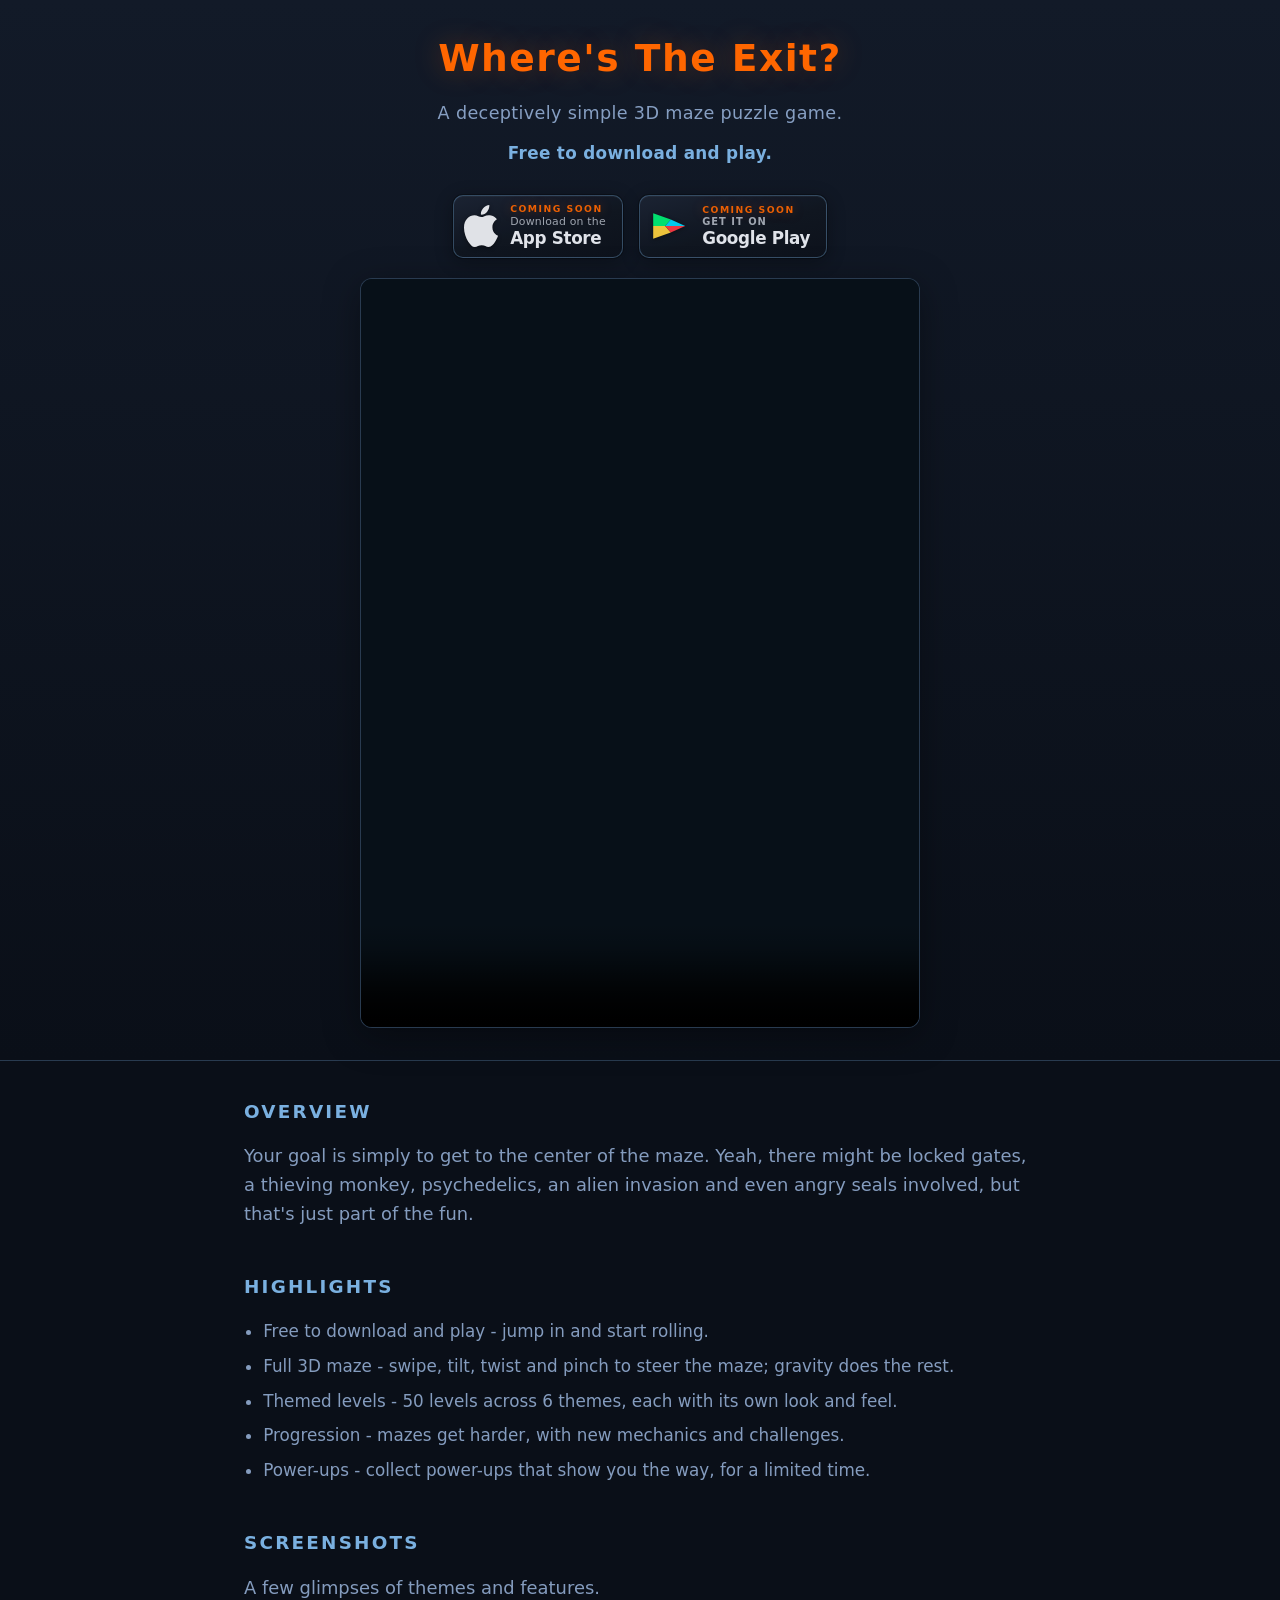
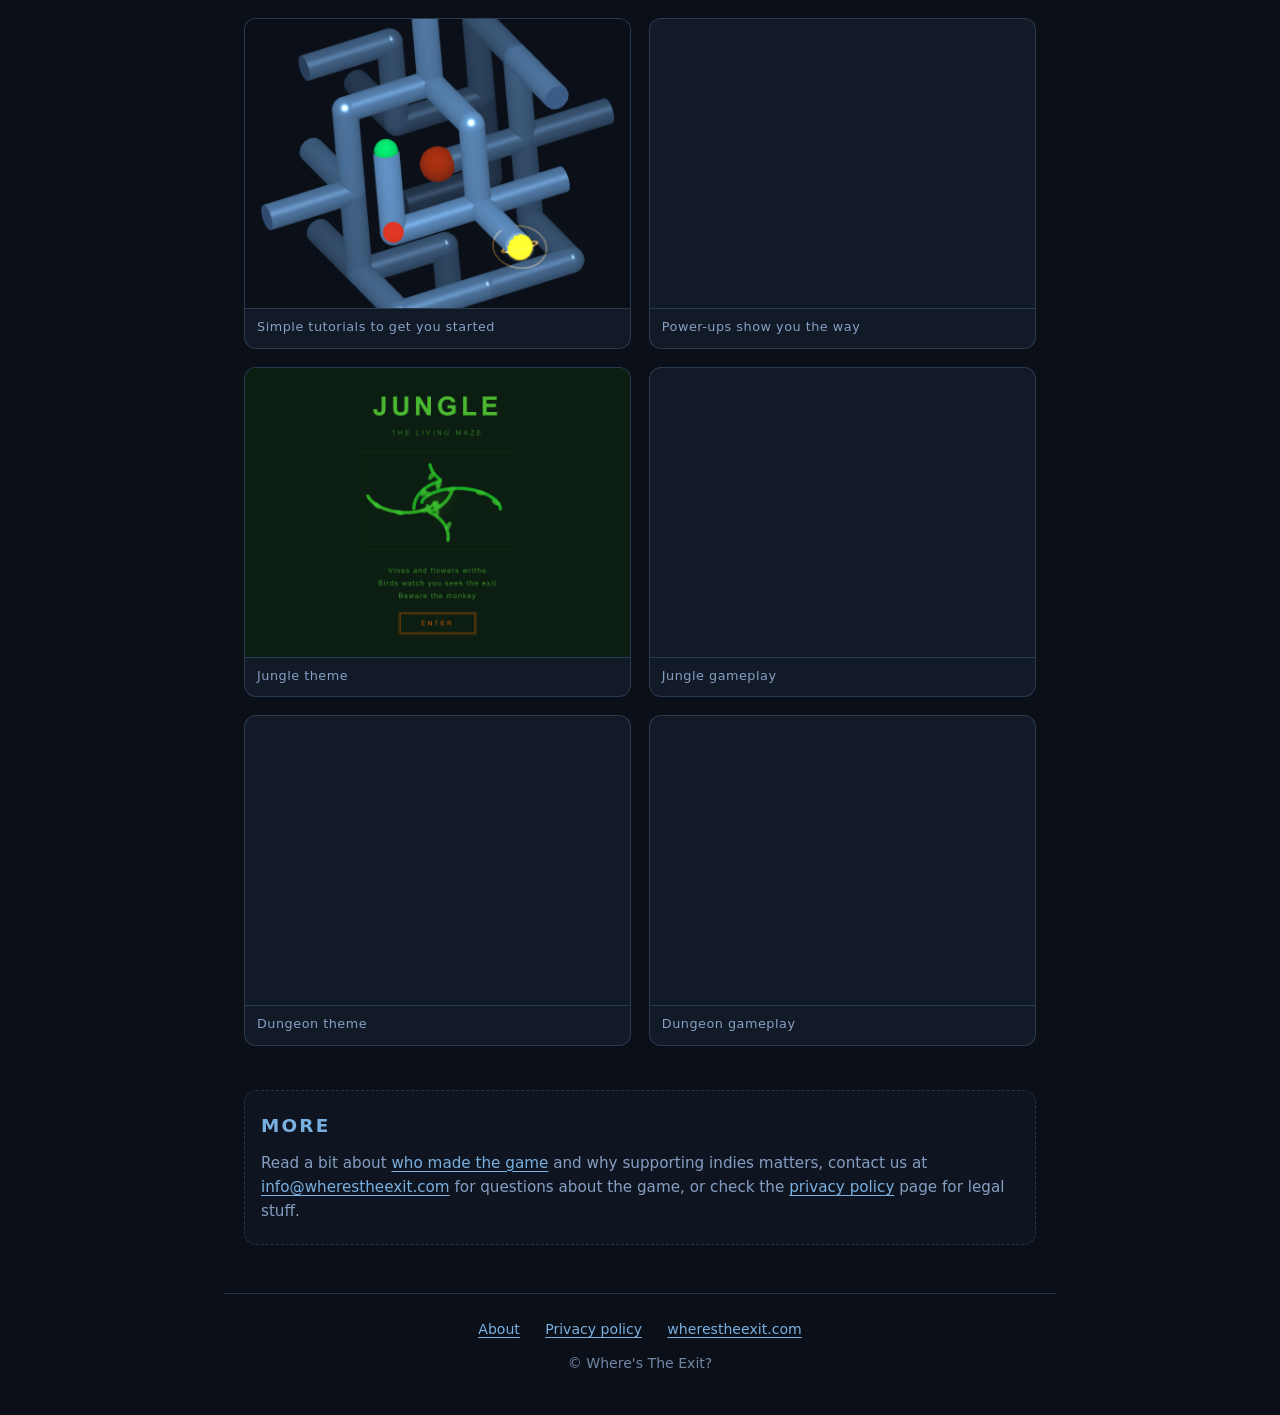
==== index.html @ 633fcd25 "google tag manager" ====
<!DOCTYPE html>
<html lang="en">
<head>
  <meta charset="utf-8">
  <meta name="viewport" content="width=device-width, initial-scale=1">
  <title>Where's The Exit? - 3D maze puzzle</title>
  <meta name="description" content="Where's The Exit? is a free-to-download 3D maze puzzle - deceptively simple.">
  <link rel="canonical" href="https://wherestheexit.com/">
  <meta property="og:title" content="Where's The Exit? - 3D maze puzzle">
  <meta property="og:description" content="Where's The Exit? is a free-to-download 3D maze puzzle - deceptively simple.">
  <meta property="og:type" content="website">
  <meta property="og:url" content="https://wherestheexit.com/">
  <meta property="og:locale" content="en_GB">
  <meta property="og:image" content="https://wherestheexit.com/assets/screenshots/jungle-8.png">
  <meta property="og:image:width" content="1600">
  <meta property="og:image:height" content="900">
  <meta property="og:image:alt" content="Jungle theme maze gameplay in Where's The Exit?">
  <meta name="twitter:card" content="summary_large_image">
  <meta name="twitter:title" content="Where's The Exit? - 3D maze puzzle">
  <meta name="twitter:description" content="Where's The Exit? is a free-to-download 3D maze puzzle - deceptively simple.">
  <meta name="twitter:image" content="https://wherestheexit.com/assets/screenshots/jungle-8.png">
  <meta name="twitter:image:alt" content="Jungle theme maze gameplay in Where's The Exit?">
  <meta name="theme-color" content="#0a0f18">
  <!-- Google Tag Manager -->
  <script>(function(w,d,s,l,i){w[l]=w[l]||[];w[l].push({'gtm.start':
    new Date().getTime(),event:'gtm.js'});var f=d.getElementsByTagName(s)[0],
    j=d.createElement(s),dl=l!='dataLayer'?'&l='+l:'';j.async=true;j.src=
    'https://www.googletagmanager.com/gtm.js?id='+i+dl;f.parentNode.insertBefore(j,f);
    })(window,document,'script','dataLayer','GTM-PDJX5BND');</script>
  <!-- End Google Tag Manager -->
  <link rel="preload" href="assets/screenshots/jungle_2.png" as="image">
  <link rel="stylesheet" href="assets/css/site.css">
</head>
<body>
  <!-- Google Tag Manager (noscript) -->
  <noscript><iframe src="https://www.googletagmanager.com/ns.html?id=GTM-PDJX5BND"
    height="0" width="0" style="display:none;visibility:hidden"></iframe></noscript>
  <!-- End Google Tag Manager (noscript) -->
  <a class="skip-link" href="#main">Skip to content</a>

  <header class="site-header">
    <h1 class="site-title">Where's The Exit?</h1>
    <p class="tagline">A deceptively simple 3D maze puzzle game.</p>
    <p class="hero-free">Free to download and play.</p>
    <!-- When live: use <a class="store-badge store-badge--apple" href="…"> and drop store-badge--soon -->
    <div class="store-row">
      <span class="store-badge store-badge--apple store-badge--soon" aria-label="App Store - coming soon">
        <img class="store-badge__mark" src="assets/img/badge-apple.svg" width="36" height="44" alt="" decoding="async" aria-hidden="true">
        <span class="store-badge__copy">
          <span class="store-badge__kicker">Coming soon</span>
          <span class="store-badge__line">Download on the</span>
          <span class="store-badge__name">App Store</span>
        </span>
      </span>
      <span class="store-badge store-badge--google store-badge--soon" aria-label="Google Play - coming soon">
        <img class="store-badge__mark" src="assets/img/badge-google-play.svg" width="40" height="40" alt="" decoding="async" aria-hidden="true">
        <span class="store-badge__copy">
          <span class="store-badge__kicker">Coming soon</span>
          <span class="store-badge__line store-badge__line--caps">GET IT ON</span>
          <span class="store-badge__name">Google Play</span>
        </span>
      </span>
    </div>
    <div class="video-shell video-shell--hero" role="region" aria-labelledby="video-heading">
      <h2 class="visually-hidden" id="video-heading">Gameplay demo</h2>
      <video class="video-embed" controls autoplay muted loop playsinline preload="metadata" poster="assets/screenshots/jungle_8.png" aria-describedby="video-heading">
        <source src="assets/screenshots/wheres-the-exit-demo.mp4" type="video/mp4">
        Sorry - your browser doesn’t support embedded video.
      </video>
    </div>
  </header>

  <main id="main">
    <section class="section" aria-labelledby="about-heading">
      <h2 id="about-heading">Overview</h2>
      <p class="lead">
          Your goal is simply to get to the center of the maze. Yeah, there might be locked gates, a thieving monkey, psychedelics, an alien invasion and
          even angry seals involved, but that's just part of the fun.
      </p>
    </section>

    <section class="section" aria-labelledby="features-heading">
      <h2 id="features-heading">Highlights</h2>
      <ul class="feature-list">
        <li>Free to download and play - jump in and start rolling.</li>
        <li>Full 3D maze - swipe, tilt, twist and pinch to steer the maze; gravity does the rest.</li>
        <li>Themed levels - 50 levels across 6 themes, each with its own look and feel.</li>
        <li>Progression - mazes get harder, with new mechanics and challenges.</li>
        <li>Power-ups - collect power-ups that show you the way, for a limited time.</li>
      </ul>
    </section>

    <section class="section" aria-labelledby="shots-heading">
      <h2 id="shots-heading">Screenshots</h2>
      <p class="lead lead--tight-after">A few glimpses of themes and features.</p>
      <div class="shot-grid">
        <figure class="figure-shot">
          <img src="assets/screenshots/tutorial-5.png" width="1600" height="900" alt="Tutorial level gameplay screenshot" decoding="async" loading="lazy">
          <figcaption>Simple tutorials to get you started</figcaption>
        </figure>
        <figure class="figure-shot">
          <img src="assets/screenshots/tutorial-powerup.png" width="1600" height="900" alt="Tutorial level with a power-up visible" decoding="async" loading="lazy">
          <figcaption>Power-ups show you the way</figcaption>
        </figure>
        <figure class="figure-shot">
          <img src="assets/screenshots/jungle-splash.png" width="1600" height="900" alt="Jungle theme splash scene" decoding="async" loading="lazy">
          <figcaption>Jungle theme</figcaption>
        </figure>
        <figure class="figure-shot">
          <img src="assets/screenshots/jungle-8.png" width="1600" height="900" alt="Jungle maze gameplay screenshot" decoding="async" loading="lazy">
          <figcaption>Jungle gameplay</figcaption>
        </figure>
        <figure class="figure-shot">
          <img src="assets/screenshots/dungeon-splash.png" width="1600" height="900" alt="Dungeon theme splash scene" decoding="async" loading="lazy">
          <figcaption>Dungeon theme</figcaption>
        </figure>
        <figure class="figure-shot">
          <img src="assets/screenshots/dungeon-22.png" width="1600" height="900" alt="Dungeon maze gameplay screenshot" decoding="async" loading="lazy">
          <figcaption>Dungeon gameplay</figcaption>
        </figure>
      </div>
    </section>

    <section class="section extension" id="more" aria-labelledby="more-heading">
      <h2 id="more-heading">More</h2>
      <p>Read a bit about <a href="about.html">who made the game</a> and why supporting indies matters, contact us at <a href="mailto:info@wherestheexit.com">info@wherestheexit.com</a> for
        questions about the game, or check the <a href="privacypolicy-app.html">privacy policy</a> page for legal stuff.</p>
    </section>
  </main>

  <footer class="site-footer">
    <nav aria-label="Footer">
      <a href="about.html">About</a>
      <a href="privacypolicy-app.html">Privacy policy</a>
      <a href="https://wherestheexit.com/" rel="noopener noreferrer">wherestheexit.com</a>
    </nav>
    <p class="copyright">© Where's The Exit?</p>
  </footer>
</body>
</html>
---- assets/css/site.css ----
/* Where's The Exit? — marketing site (wherestheexit.github.io) */

:root {
  --bg: #0a0f18;
  --bg-elev: #121a28;
  --text: #e8eef8;
  --muted: rgba(180, 210, 255, 0.72);
  --accent: #7ab0e0;
  --accent-dim: rgba(122, 176, 224, 0.35);
  --border: rgba(122, 176, 224, 0.22);
  /* Matches in-game exit / center accent */
  --title-orange: #ff6600;
  --max: 52rem;
  --radius: 12px;
}

*,
*::before,
*::after {
  box-sizing: border-box;
}

html {
  scroll-behavior: smooth;
}

body {
  margin: 0;
  font-family: system-ui, -apple-system, "Segoe UI", Roboto, Ubuntu, "Helvetica Neue", Arial, sans-serif;
  font-size: 1.05rem;
  line-height: 1.6;
  color: var(--text);
  background: var(--bg);
  min-height: 100vh;
}

a {
  color: var(--accent);
  text-decoration-thickness: 1px;
  text-underline-offset: 3px;
}

a:hover {
  color: #a8c8f0;
}

a:focus-visible {
  outline: 2px solid var(--title-orange);
  outline-offset: 2px;
  border-radius: 2px;
}

.visually-hidden {
  position: absolute;
  width: 1px;
  height: 1px;
  padding: 0;
  margin: -1px;
  overflow: hidden;
  clip: rect(0, 0, 0, 0);
  white-space: nowrap;
  border: 0;
}

code {
  font-family: ui-monospace, "Cascadia Code", "Source Code Pro", Menlo, Consolas, monospace;
  font-size: 0.88em;
  background: var(--bg-elev);
  padding: 0.12em 0.4em;
  border-radius: 4px;
  border: 1px solid var(--border);
}

.skip-link {
  position: absolute;
  left: -9999px;
  top: 0;
  padding: 0.5rem 1rem;
  background: var(--accent);
  color: var(--bg);
  z-index: 100;
}

.skip-link:focus {
  left: 0.5rem;
  top: 0.5rem;
}

.site-header {
  padding: 1.75rem 1.25rem 2rem;
  text-align: center;
  border-bottom: 1px solid var(--border);
  background: linear-gradient(180deg, var(--bg-elev) 0%, var(--bg) 100%);
}

.site-title {
  margin: 0;
  font-size: clamp(1.75rem, 5vw, 2.35rem);
  font-weight: 700;
  letter-spacing: 0.04em;
  color: var(--title-orange);
  text-shadow: 0 0 28px rgba(255, 102, 0, 0.28);
}

.tagline {
  margin: 0.65rem 0 0;
  font-size: 1.1rem;
  color: var(--muted);
  font-weight: 400;
  letter-spacing: 0.02em;
  max-width: 28em;
  margin-left: auto;
  margin-right: auto;
}

.hero-free {
  margin: 0.85rem 0 0;
  font-size: 1.05rem;
  font-weight: 600;
  color: var(--accent);
  letter-spacing: 0.02em;
}

.store-row {
  margin-top: 1.75rem;
  display: flex;
  flex-wrap: wrap;
  gap: 1rem;
  justify-content: center;
  align-items: stretch;
}

/* App Store / Google Play–style badges, tuned to site palette (dark + blue rim + orange “soon”) */
.store-badge {
  display: inline-flex;
  align-items: center;
  gap: 0.75rem;
  min-height: 52px;
  padding: 0.5rem 1rem 0.5rem 0.65rem;
  border-radius: 10px;
  text-align: left;
  text-decoration: none;
  color: inherit;
  background: linear-gradient(165deg, #1c2434 0%, #101620 55%, #0d121c 100%);
  border: 1px solid rgba(122, 176, 224, 0.38);
  box-shadow:
    0 0 0 1px rgba(0, 0, 0, 0.35),
    0 4px 20px rgba(0, 0, 0, 0.35),
    inset 0 1px 0 rgba(255, 255, 255, 0.04);
  transition: border-color 0.2s, box-shadow 0.2s, transform 0.15s;
}

a.store-badge:hover {
  border-color: rgba(122, 176, 224, 0.65);
  box-shadow:
    0 0 0 1px rgba(255, 102, 0, 0.15),
    0 6px 28px rgba(0, 0, 0, 0.4),
    inset 0 1px 0 rgba(255, 255, 255, 0.06);
}

.store-badge__mark {
  flex-shrink: 0;
  display: block;
  object-fit: contain;
  filter: drop-shadow(0 1px 2px rgba(0, 0, 0, 0.45));
}

.store-badge--google .store-badge__mark {
  width: 40px;
  height: 40px;
}

.store-badge--apple .store-badge__mark {
  width: 34px;
  height: 42px;
}

.store-badge__copy {
  display: flex;
  flex-direction: column;
  align-items: flex-start;
  gap: 0.06rem;
  line-height: 1.15;
  min-width: 0;
}

.store-badge__kicker {
  font-size: 0.58rem;
  font-weight: 750;
  letter-spacing: 0.16em;
  text-transform: uppercase;
  color: var(--title-orange);
  text-shadow: 0 0 12px rgba(255, 102, 0, 0.35);
}

.store-badge__line {
  font-size: 0.68rem;
  font-weight: 500;
  letter-spacing: 0.02em;
  color: rgba(232, 238, 248, 0.72);
}

.store-badge__line--caps {
  font-size: 0.62rem;
  letter-spacing: 0.1em;
  font-weight: 600;
}

.store-badge__name {
  font-size: 1.05rem;
  font-weight: 650;
  letter-spacing: -0.02em;
  color: #f2f5fb;
}

.store-badge--soon {
  cursor: default;
  pointer-events: none;
  opacity: 0.92;
}

main {
  max-width: var(--max);
  margin: 0 auto;
  padding: 2.25rem 1.25rem 3rem;
}

.section {
  margin-bottom: 2.75rem;
}

.section:last-of-type {
  margin-bottom: 0;
}

.section h2 {
  margin: 0 0 1rem;
  font-size: 1.15rem;
  font-weight: 650;
  letter-spacing: 0.12em;
  text-transform: uppercase;
  color: var(--accent);
}

.lead {
  margin: 0;
  font-size: 1.12rem;
  color: var(--muted);
}

.lead--tight-after {
  margin-bottom: 1rem;
}

.feature-list {
  margin: 1rem 0 0;
  padding-left: 1.2rem;
  color: var(--muted);
}

.feature-list li {
  margin-bottom: 0.5rem;
}

.feature-list li:last-child {
  margin-bottom: 0;
}

.shot-grid {
  display: grid;
  grid-template-columns: 1fr;
  gap: 1.1rem;
}

@media (min-width: 640px) {
  .shot-grid {
    grid-template-columns: repeat(2, 1fr);
  }
}

.figure-shot {
  margin: 0;
  border-radius: var(--radius);
  overflow: hidden;
  border: 1px solid var(--border);
  background: var(--bg-elev);
}

.figure-shot img {
  display: block;
  width: 100%;
  height: auto;
  aspect-ratio: 4 / 3;
  object-fit: cover;
}

.figure-shot figcaption {
  padding: 0.5rem 0.75rem 0.65rem;
  font-size: 0.8rem;
  letter-spacing: 0.04em;
  color: var(--muted);
  border-top: 1px solid var(--border);
}

.video-shell {
  position: relative;
  border-radius: var(--radius);
  overflow: hidden;
  border: 1px solid var(--border);
  background: var(--bg-elev);
  aspect-ratio: 16 / 9;
}

.video-shell--hero {
  width: min(100%, 560px);
  margin: 1.25rem auto 0;
  box-shadow: 0 8px 36px rgba(0, 0, 0, 0.35);
  aspect-ratio: 50 / 67;
}

.video-shell--hero .video-embed {
  position: absolute;
  inset: 0;
  width: 100%;
  height: 100%;
  max-height: none;
  object-fit: contain;
  background: #071018;
}

.video-shell iframe {
  position: absolute;
  inset: 0;
  width: 100%;
  height: 100%;
  border: 0;
}

.video-embed {
  border: 0;
}

/* Non-hero video blocks keep classic 16:9 fill behavior. */
.video-shell:not(.video-shell--hero) .video-embed {
  position: absolute;
  inset: 0;
  width: 100%;
  height: 100%;
  object-fit: cover;
}

/* Keep fullscreen from inheriting cropped fit behavior on some browsers. */
.video-shell--hero .video-embed:fullscreen,
.video-shell--hero .video-embed:-webkit-full-screen {
  object-fit: contain !important;
  width: 100vw;
  height: 100vh;
  background: #000;
}

.video-placeholder {
  position: absolute;
  inset: 0;
  display: flex;
  align-items: center;
  justify-content: center;
  padding: 1.5rem;
  text-align: center;
  color: var(--muted);
  font-size: 0.95rem;
}

.extension {
  padding: 1.25rem 1rem;
  border-radius: var(--radius);
  border: 1px dashed var(--border);
  background: rgba(18, 26, 40, 0.6);
}

.extension h2 {
  margin-bottom: 0.65rem;
}

.extension p {
  margin: 0;
  font-size: 0.95rem;
  color: var(--muted);
}

.site-footer {
  max-width: var(--max);
  margin: 0 auto;
  padding: 1.5rem 1.25rem 2.5rem;
  border-top: 1px solid var(--border);
  font-size: 0.88rem;
  color: var(--muted);
  text-align: center;
}

.site-footer nav {
  margin-bottom: 0.75rem;
}

.site-footer a {
  margin: 0 0.65rem;
}

.copyright {
  margin: 0;
  opacity: 0.85;
}

/* Privacy policy & compact header */
.site-header--compact {
  padding: 1.25rem 1.25rem 1.5rem;
}

.site-header__crumb {
  margin: 0 0 0.5rem;
  font-size: 0.92rem;
  text-align: center;
}

.site-header__crumb a {
  color: var(--muted);
}

.site-title--compact {
  font-size: clamp(1.35rem, 4vw, 1.85rem);
}

.tagline--compact {
  margin-top: 0.4rem;
  font-size: 0.98rem;
}

.policy-main {
  max-width: var(--max);
  margin: 0 auto;
  padding: 2rem 1.25rem 3rem;
  font-size: 1rem;
  line-height: 1.65;
  color: var(--muted);
}

.policy-main h2 {
  margin: 2rem 0 0.75rem;
  font-size: 1rem;
  font-weight: 650;
  letter-spacing: 0.08em;
  text-transform: uppercase;
  color: var(--accent);
}

.policy-main p {
  margin: 0 0 1rem;
}

.policy-main ul {
  margin: 0 0 1rem;
  padding-left: 1.25rem;
}

.policy-main li {
  margin-bottom: 0.35rem;
}

.policy-main li:last-child {
  margin-bottom: 0;
}

.policy-meta {
  margin: 2rem 0 0;
  padding-top: 1.25rem;
  border-top: 1px solid var(--border);
  font-size: 0.88rem;
  color: var(--muted);
}

.about-callout {
  margin: 1.75rem 0;
}

.about-callout p {
  margin: 0;
  font-size: 1rem;
  color: var(--text);
  opacity: 0.92;
}
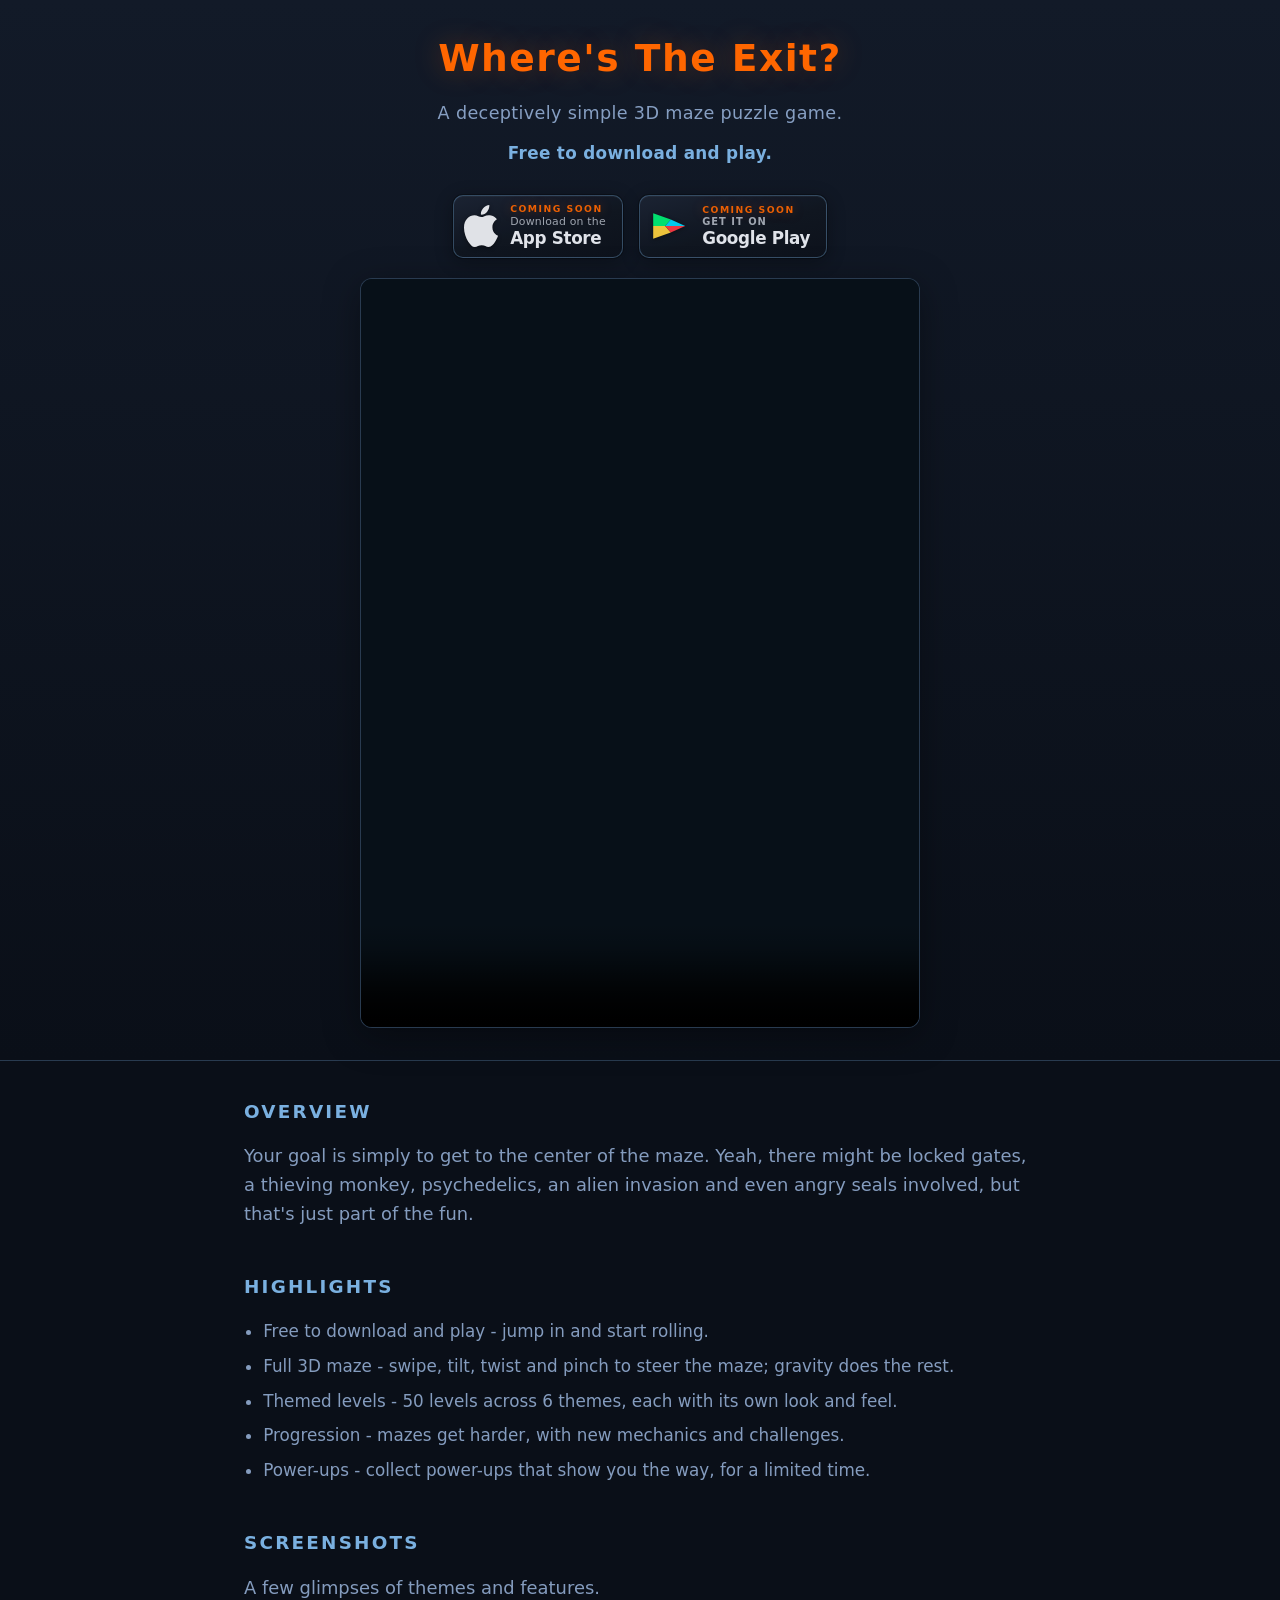
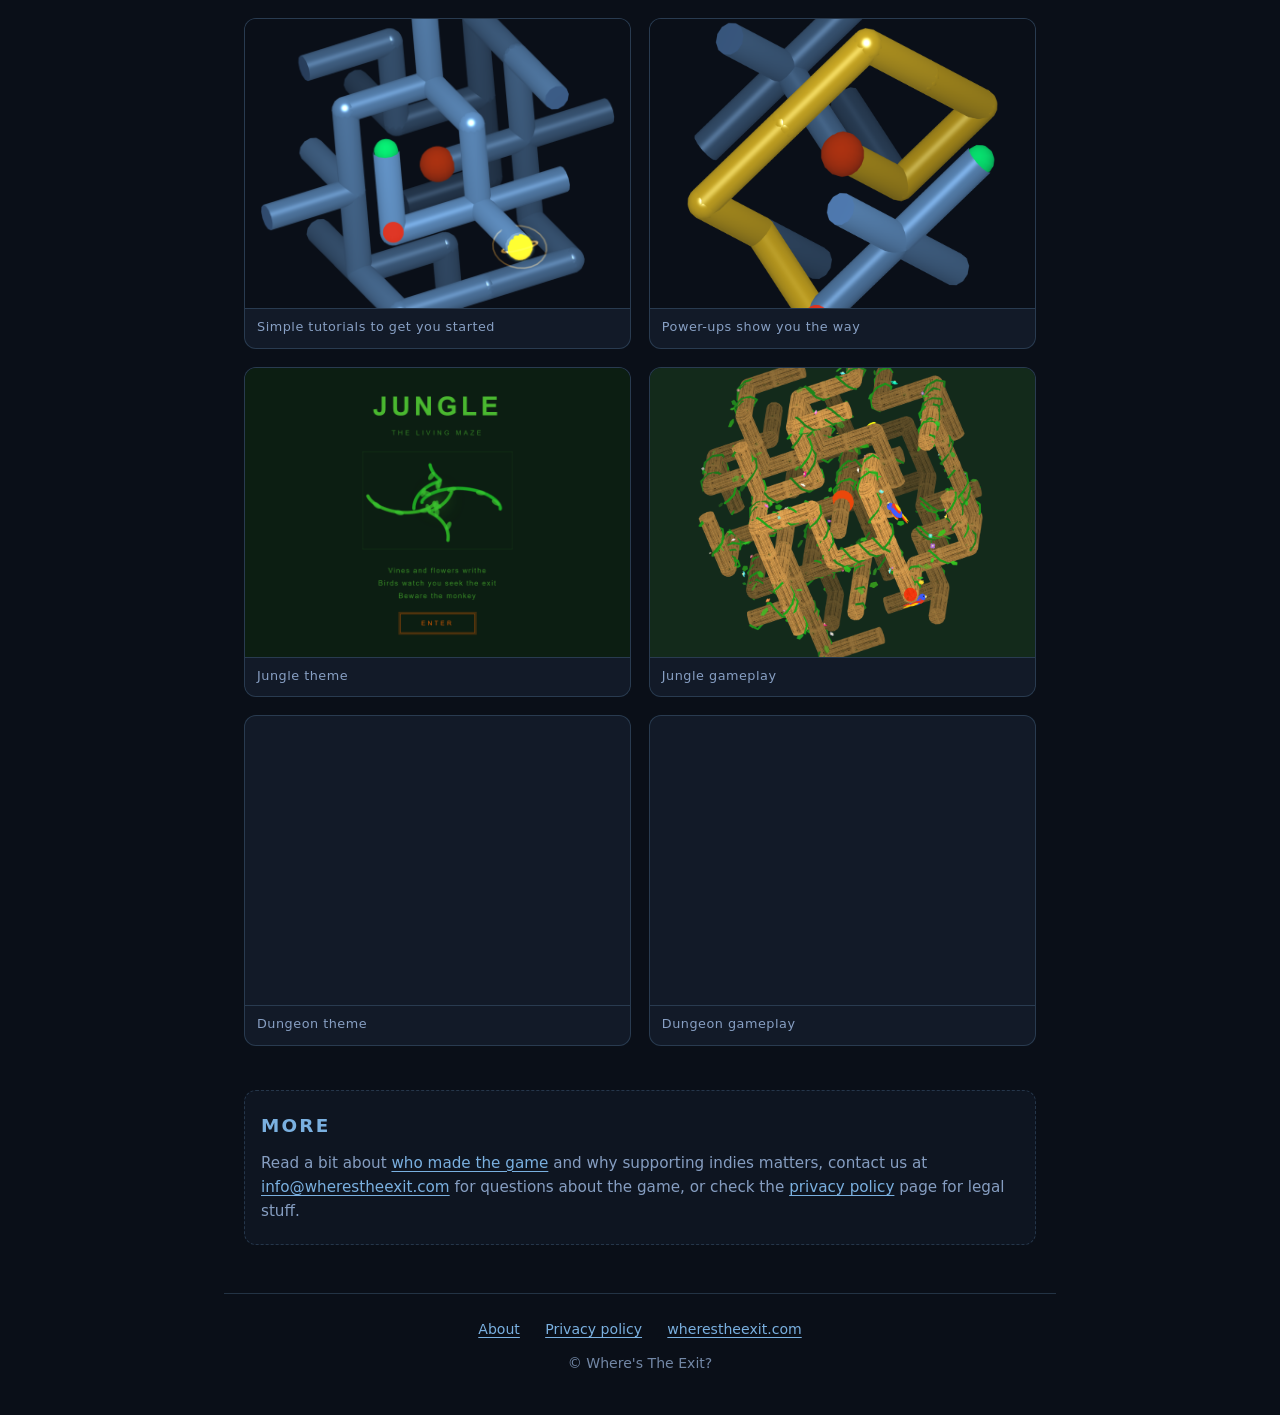
==== commit 6d88f194: "switch to google analytics" ====
--- a/index.html
+++ b/index.html
@@ -1,6 +1,15 @@
 <!DOCTYPE html>
 <html lang="en">
 <head>
+  <!-- Google tag (gtag.js) -->
+  <script async src="https://www.googletagmanager.com/gtag/js?id=G-1SNJFGLT1M"></script>
+  <script>
+    window.dataLayer = window.dataLayer || [];
+    function gtag(){dataLayer.push(arguments);}
+    gtag('js', new Date());
+
+    gtag('config', 'G-1SNJFGLT1M');
+  </script>
   <meta charset="utf-8">
   <meta name="viewport" content="width=device-width, initial-scale=1">
   <title>Where's The Exit? - 3D maze puzzle</title>
@@ -21,21 +30,10 @@
   <meta name="twitter:image" content="https://wherestheexit.com/assets/screenshots/jungle-8.png">
   <meta name="twitter:image:alt" content="Jungle theme maze gameplay in Where's The Exit?">
   <meta name="theme-color" content="#0a0f18">
-  <!-- Google Tag Manager -->
-  <script>(function(w,d,s,l,i){w[l]=w[l]||[];w[l].push({'gtm.start':
-    new Date().getTime(),event:'gtm.js'});var f=d.getElementsByTagName(s)[0],
-    j=d.createElement(s),dl=l!='dataLayer'?'&l='+l:'';j.async=true;j.src=
-    'https://www.googletagmanager.com/gtm.js?id='+i+dl;f.parentNode.insertBefore(j,f);
-    })(window,document,'script','dataLayer','GTM-PDJX5BND');</script>
-  <!-- End Google Tag Manager -->
   <link rel="preload" href="assets/screenshots/jungle_2.png" as="image">
   <link rel="stylesheet" href="assets/css/site.css">
 </head>
 <body>
-  <!-- Google Tag Manager (noscript) -->
-  <noscript><iframe src="https://www.googletagmanager.com/ns.html?id=GTM-PDJX5BND"
-    height="0" width="0" style="display:none;visibility:hidden"></iframe></noscript>
-  <!-- End Google Tag Manager (noscript) -->
   <a class="skip-link" href="#main">Skip to content</a>
 
   <header class="site-header">
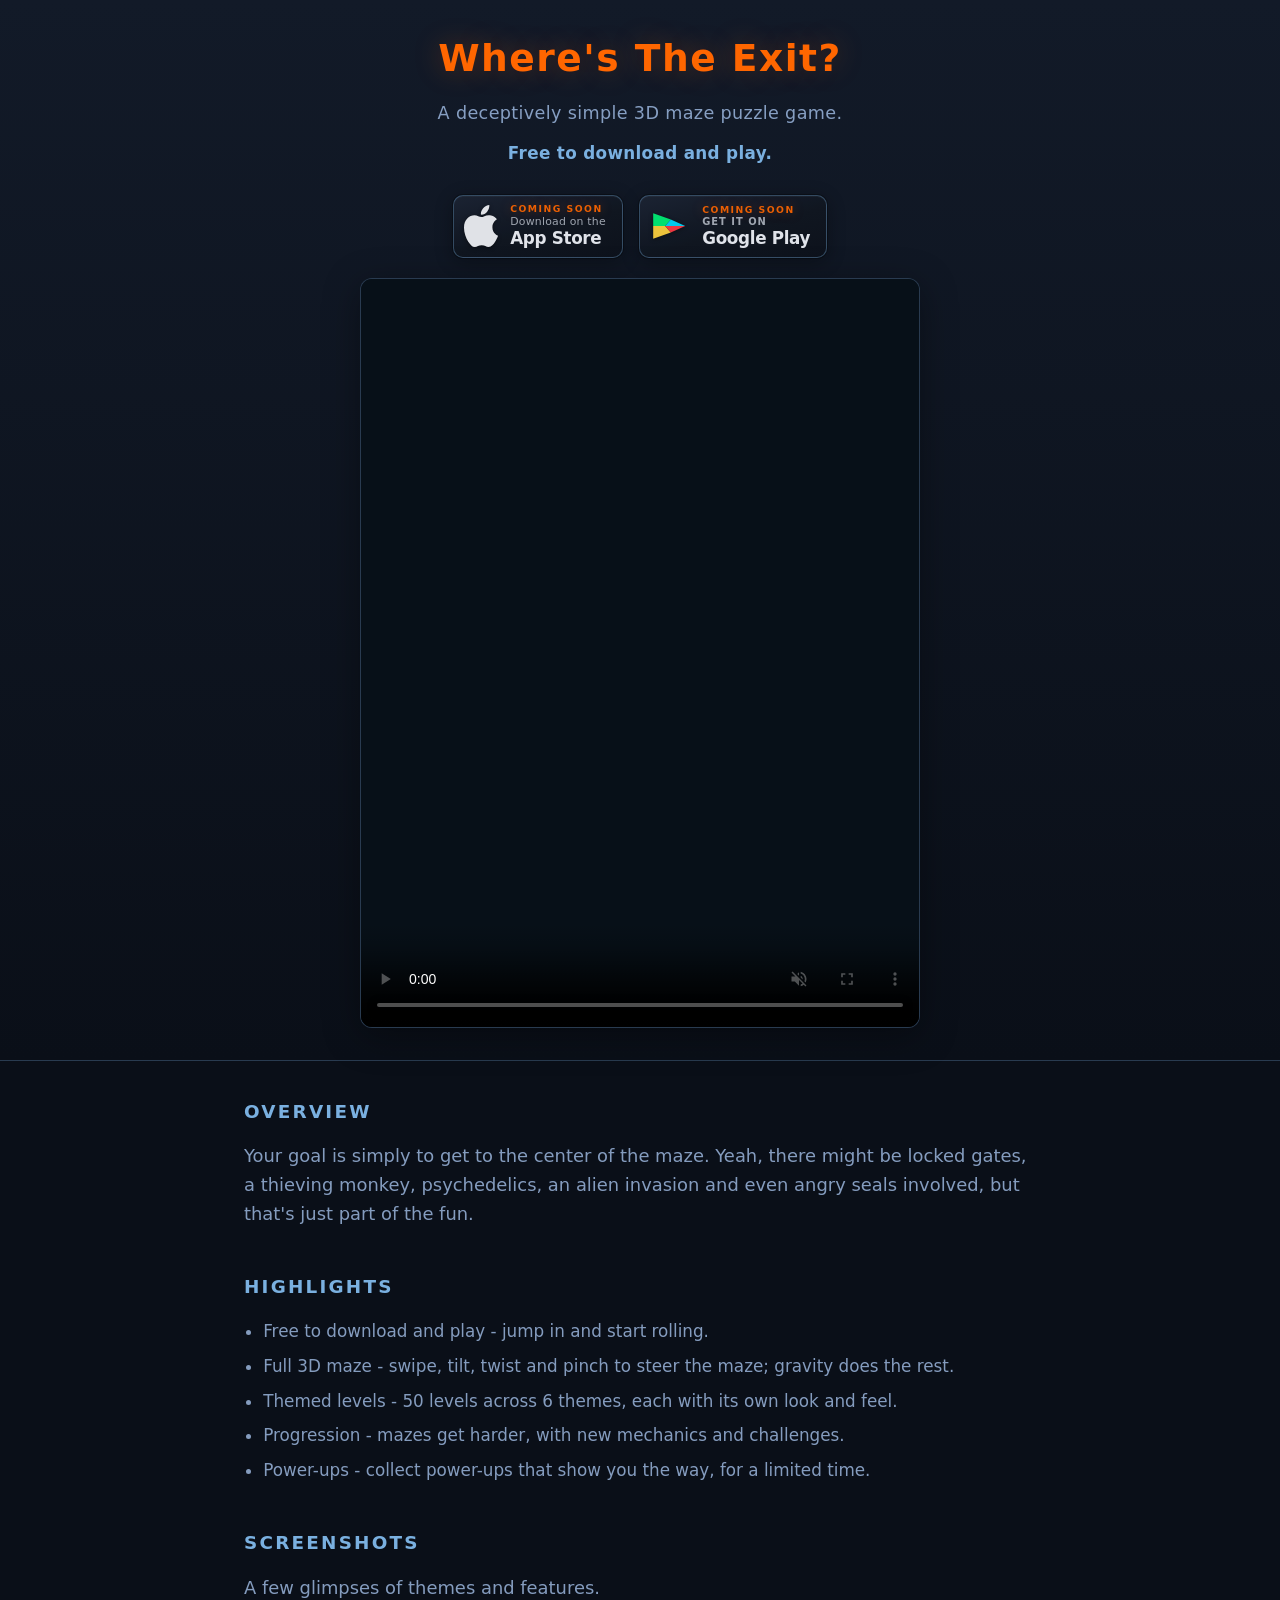
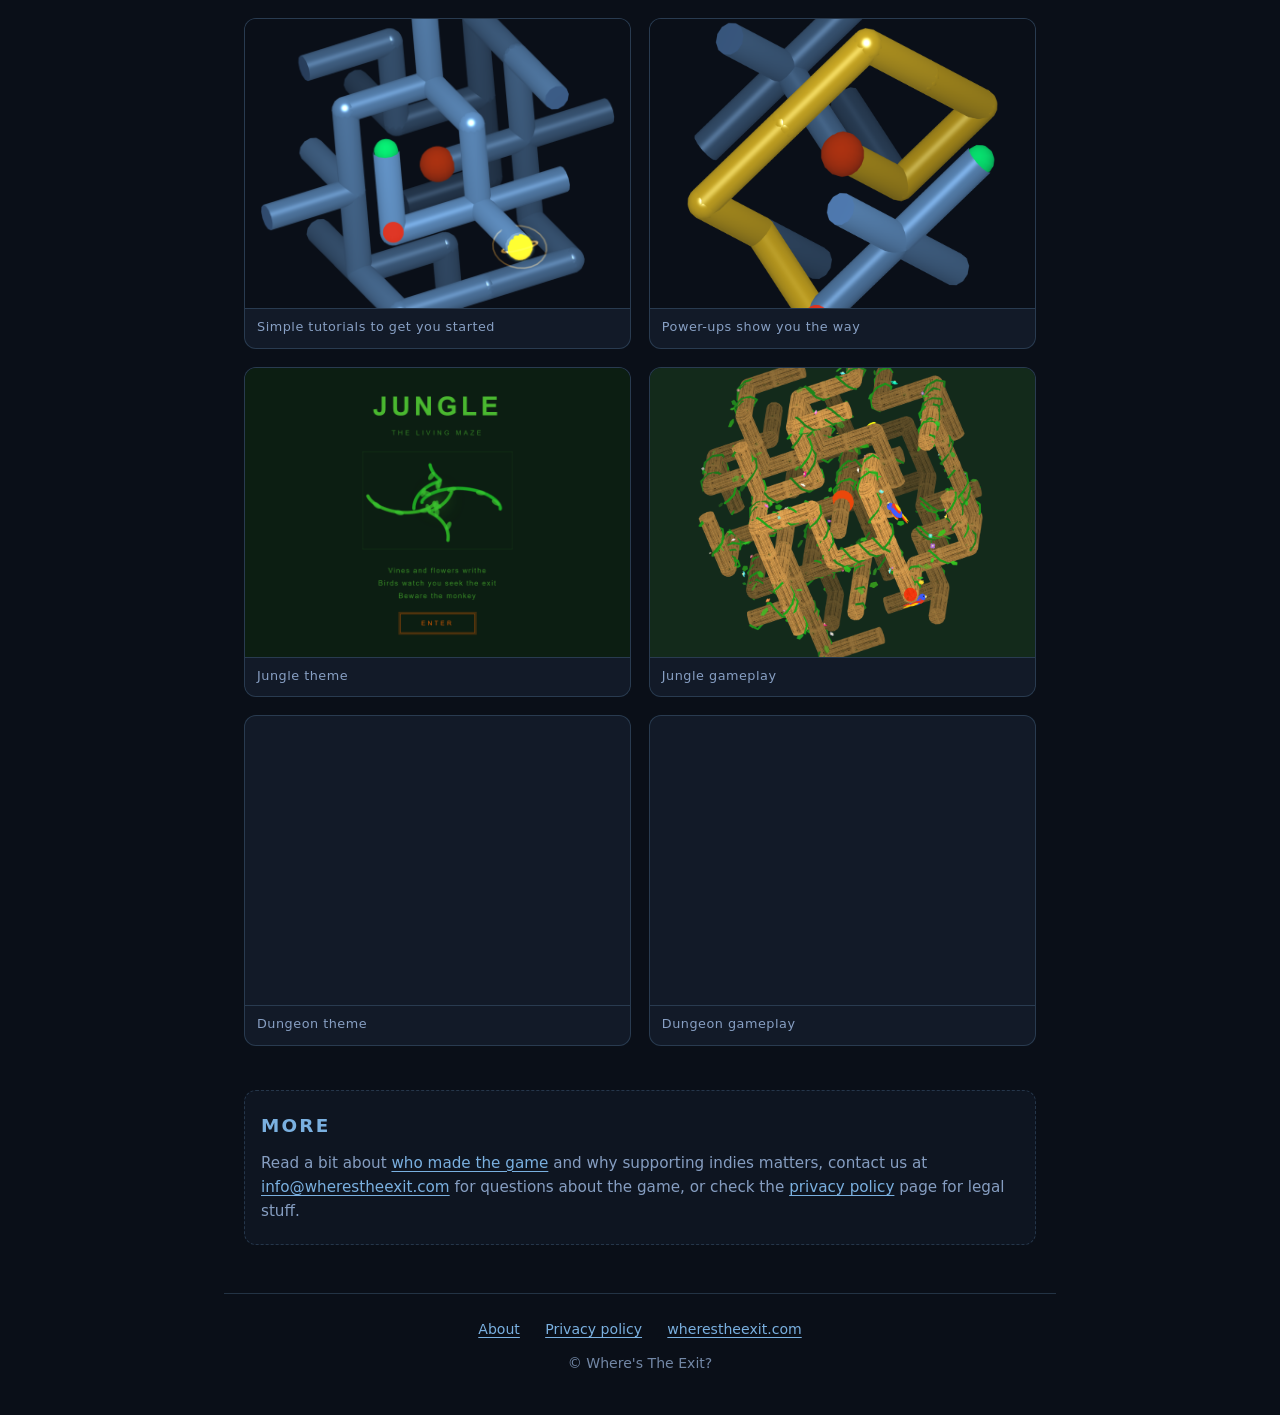
==== commit a80d2d81: "remove unused preload" ====
--- a/index.html
+++ b/index.html
@@ -30,7 +30,6 @@
   <meta name="twitter:image" content="https://wherestheexit.com/assets/screenshots/jungle-8.png">
   <meta name="twitter:image:alt" content="Jungle theme maze gameplay in Where's The Exit?">
   <meta name="theme-color" content="#0a0f18">
-  <link rel="preload" href="assets/screenshots/jungle_2.png" as="image">
   <link rel="stylesheet" href="assets/css/site.css">
 </head>
 <body>
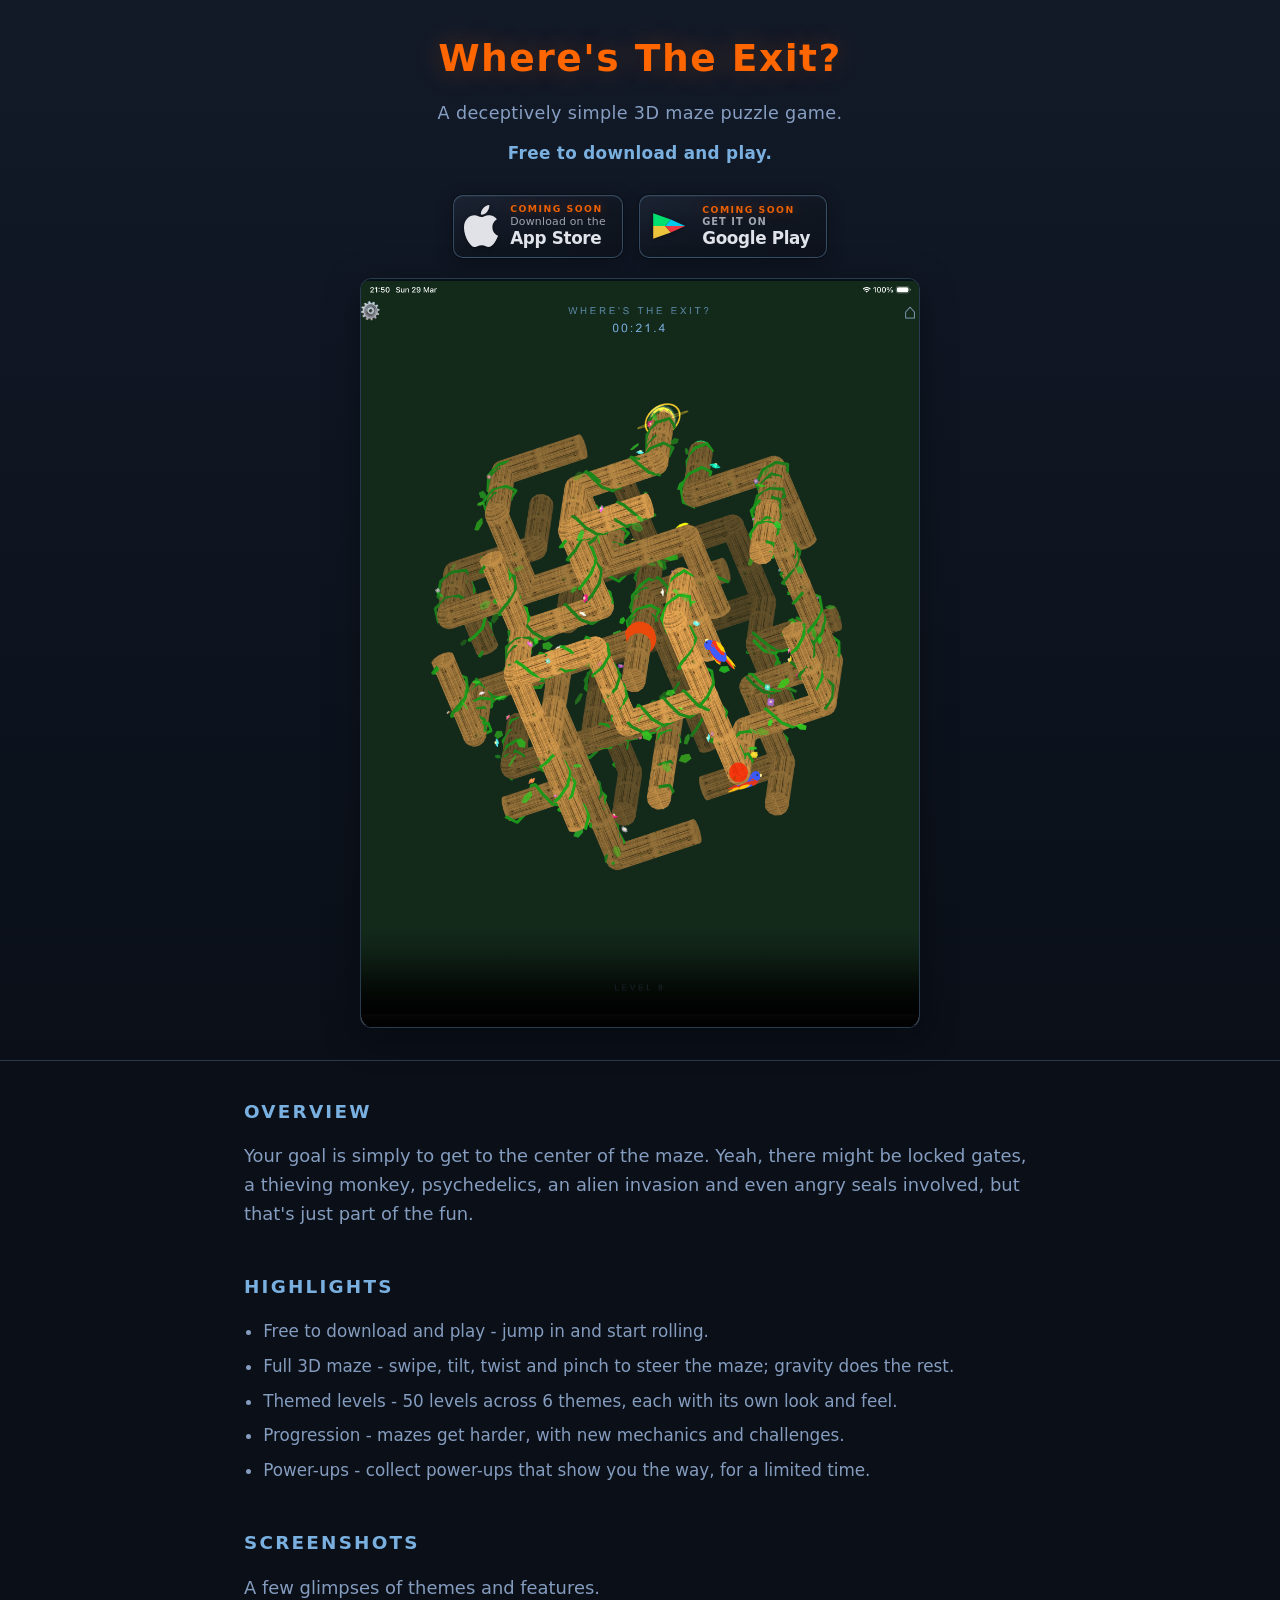
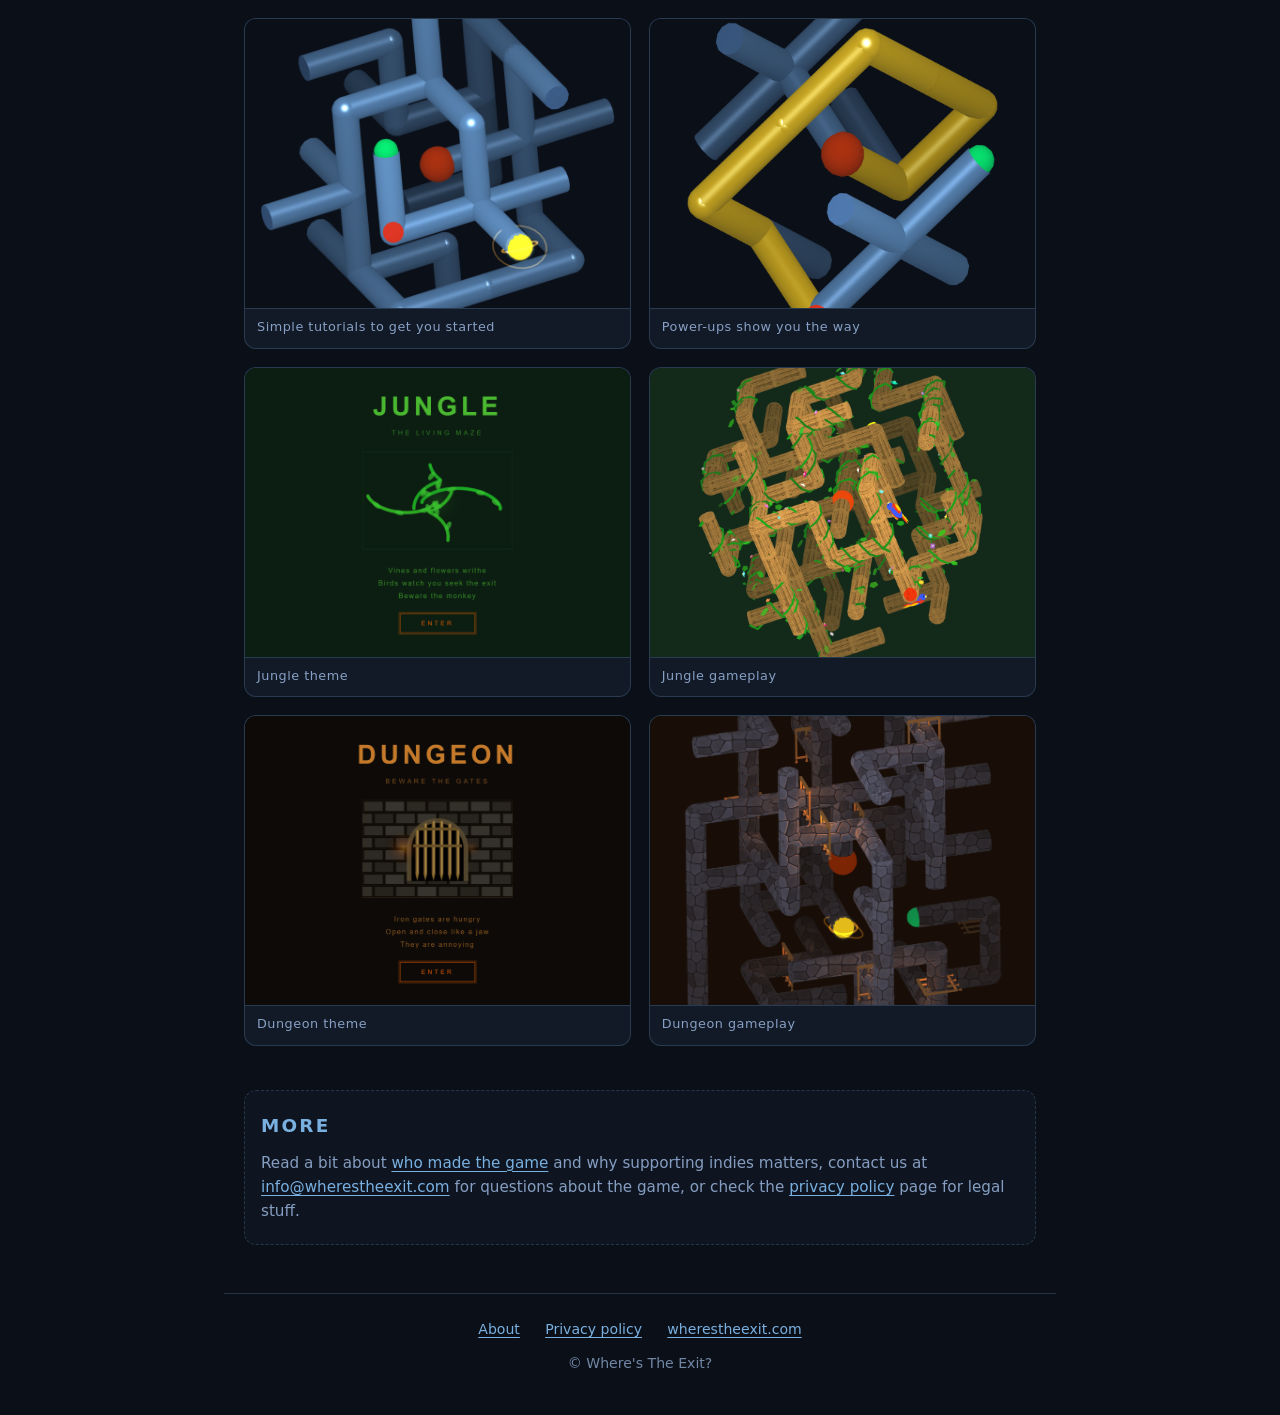
==== commit 6b098c95: "fix jungle-8 reference" ====
--- a/index.html
+++ b/index.html
@@ -60,7 +60,7 @@
     </div>
     <div class="video-shell video-shell--hero" role="region" aria-labelledby="video-heading">
       <h2 class="visually-hidden" id="video-heading">Gameplay demo</h2>
-      <video class="video-embed" controls autoplay muted loop playsinline preload="metadata" poster="assets/screenshots/jungle_8.png" aria-describedby="video-heading">
+      <video class="video-embed" controls autoplay muted loop playsinline preload="metadata" poster="assets/screenshots/jungle-8.png" aria-describedby="video-heading">
         <source src="assets/screenshots/wheres-the-exit-demo.mp4" type="video/mp4">
         Sorry - your browser doesn’t support embedded video.
       </video>
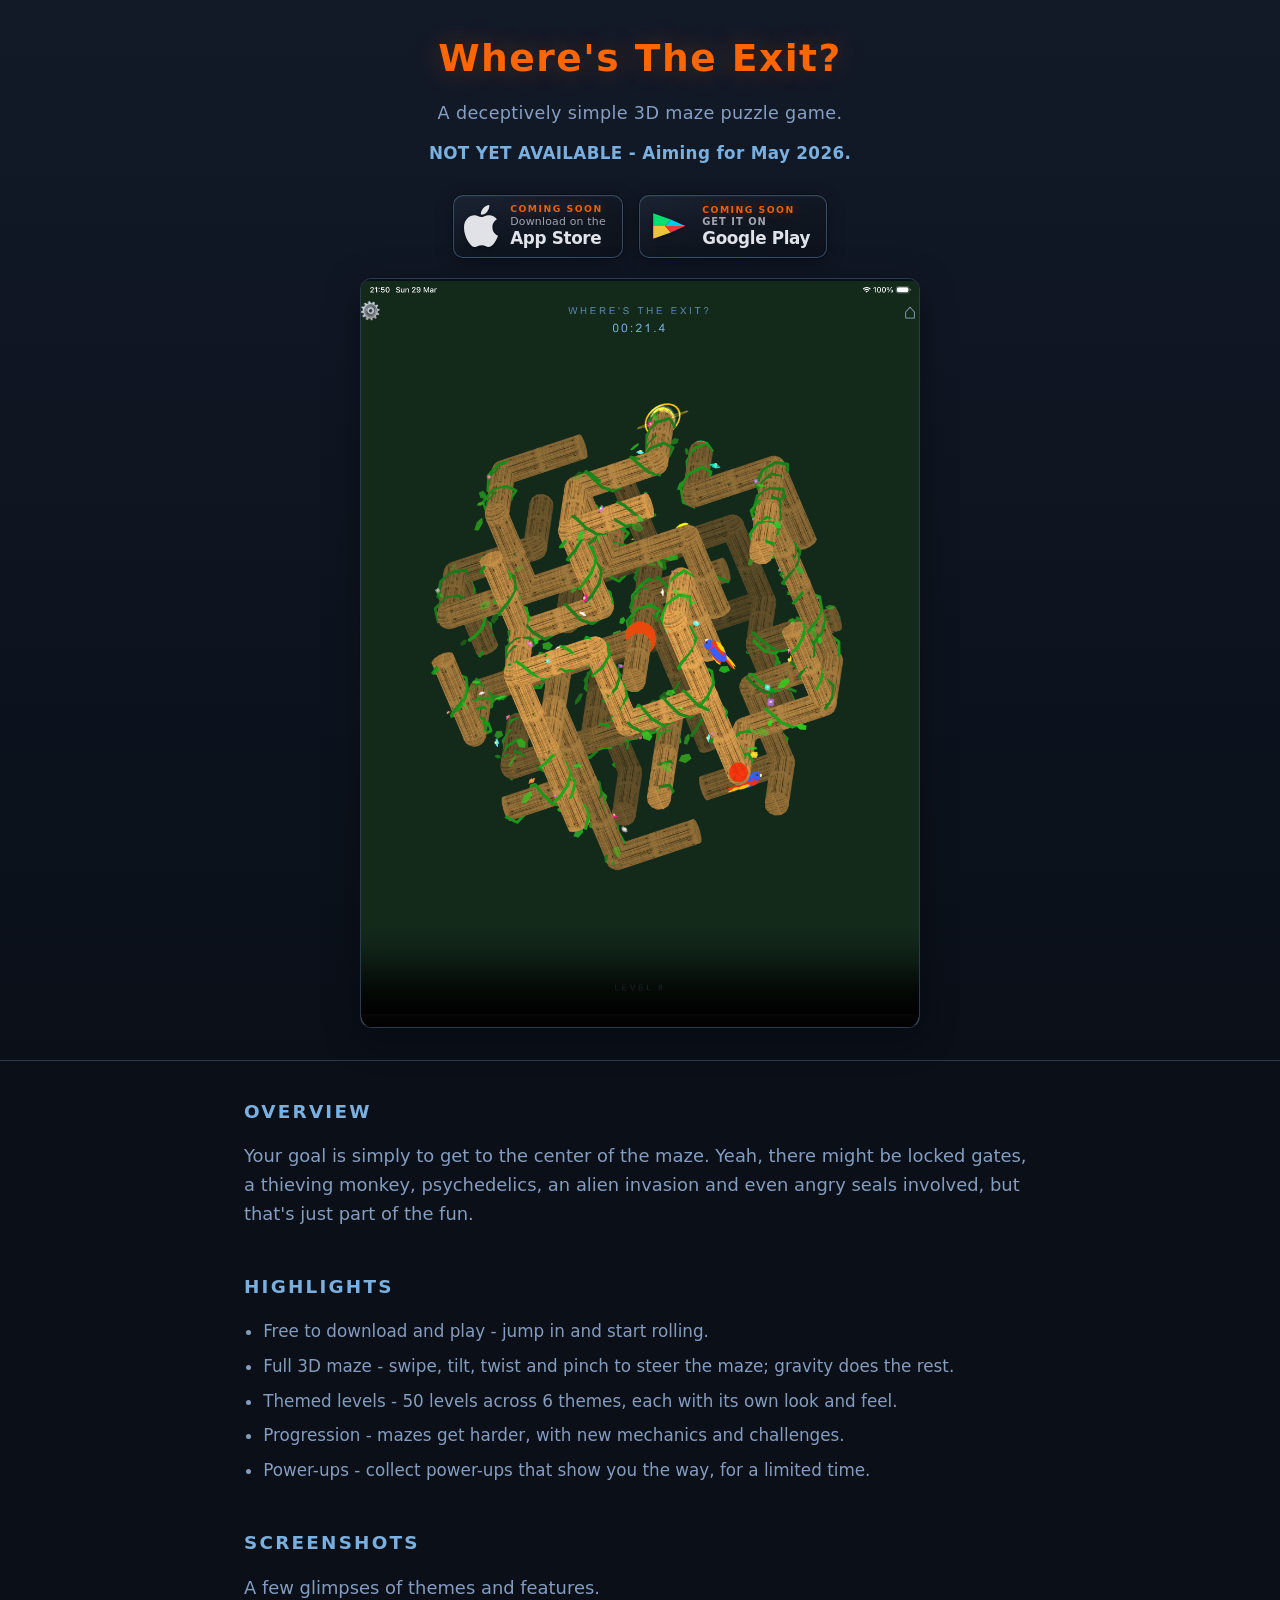
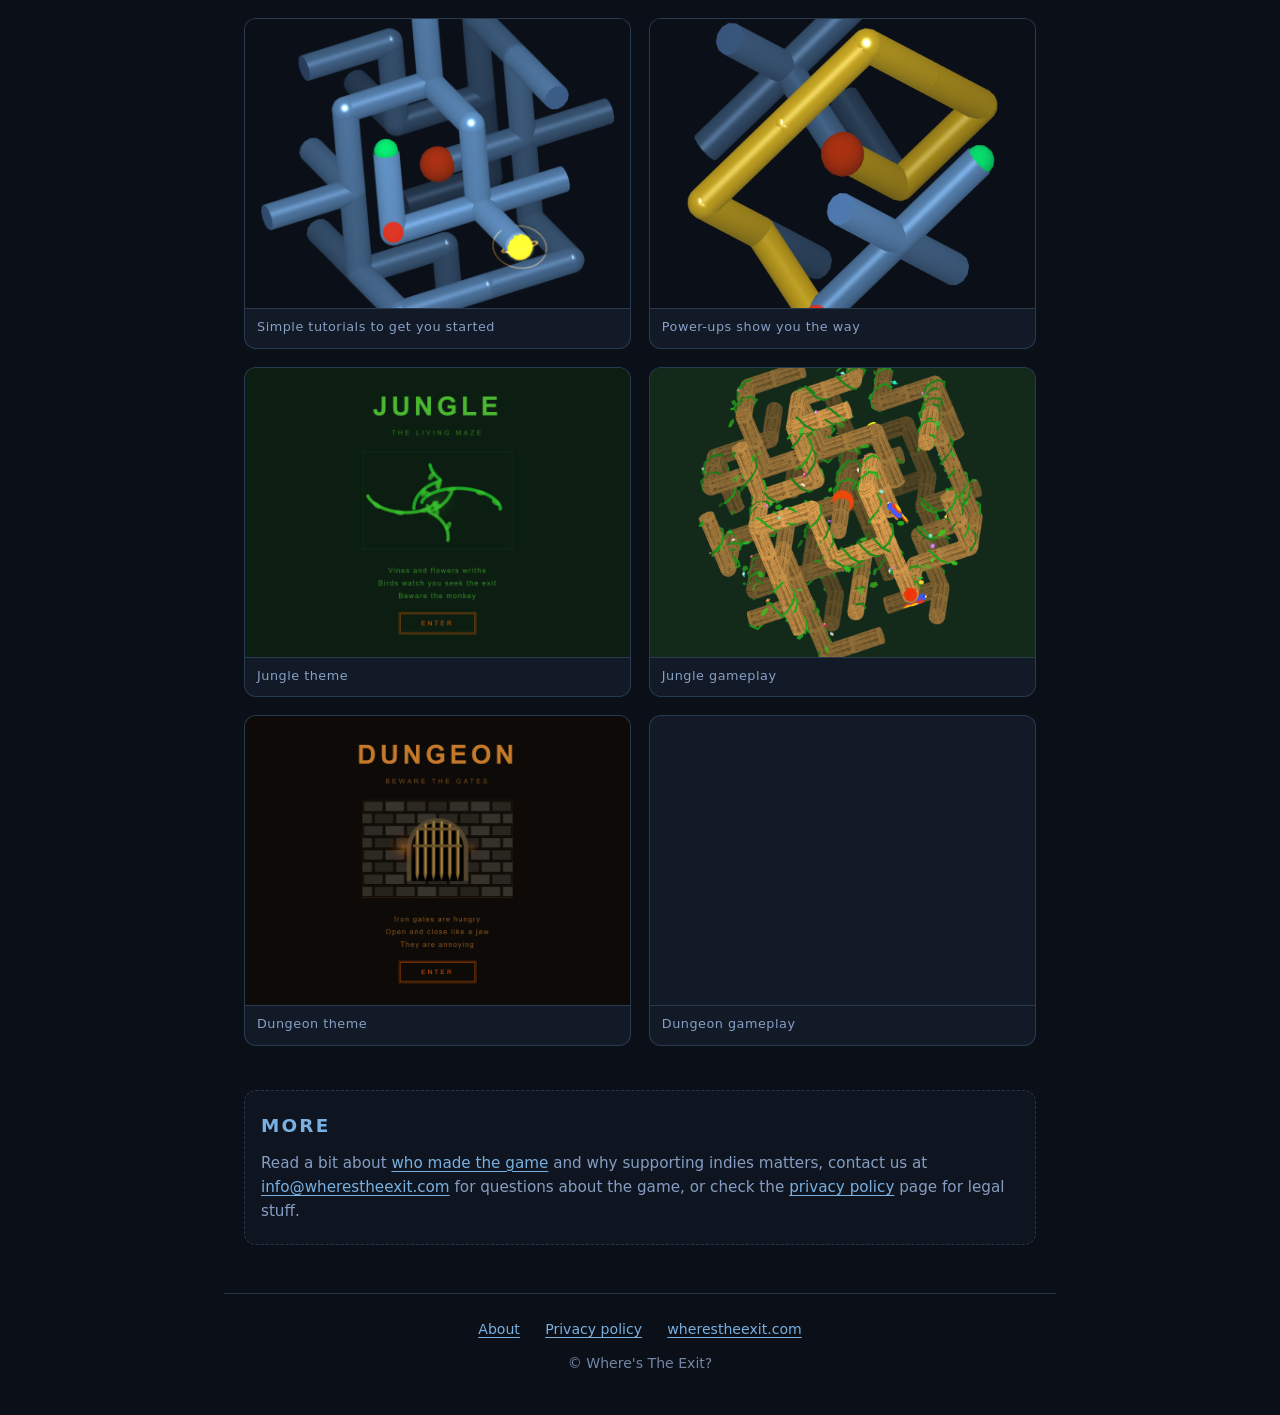
==== commit 6190e97f: "not yet live" ====
--- a/index.html
+++ b/index.html
@@ -38,7 +38,7 @@
   <header class="site-header">
     <h1 class="site-title">Where's The Exit?</h1>
     <p class="tagline">A deceptively simple 3D maze puzzle game.</p>
-    <p class="hero-free">Free to download and play.</p>
+    <p class="hero-free">NOT YET AVAILABLE - Aiming for May 2026.</p>
     <!-- When live: use <a class="store-badge store-badge--apple" href="…"> and drop store-badge--soon -->
     <div class="store-row">
       <span class="store-badge store-badge--apple store-badge--soon" aria-label="App Store - coming soon">
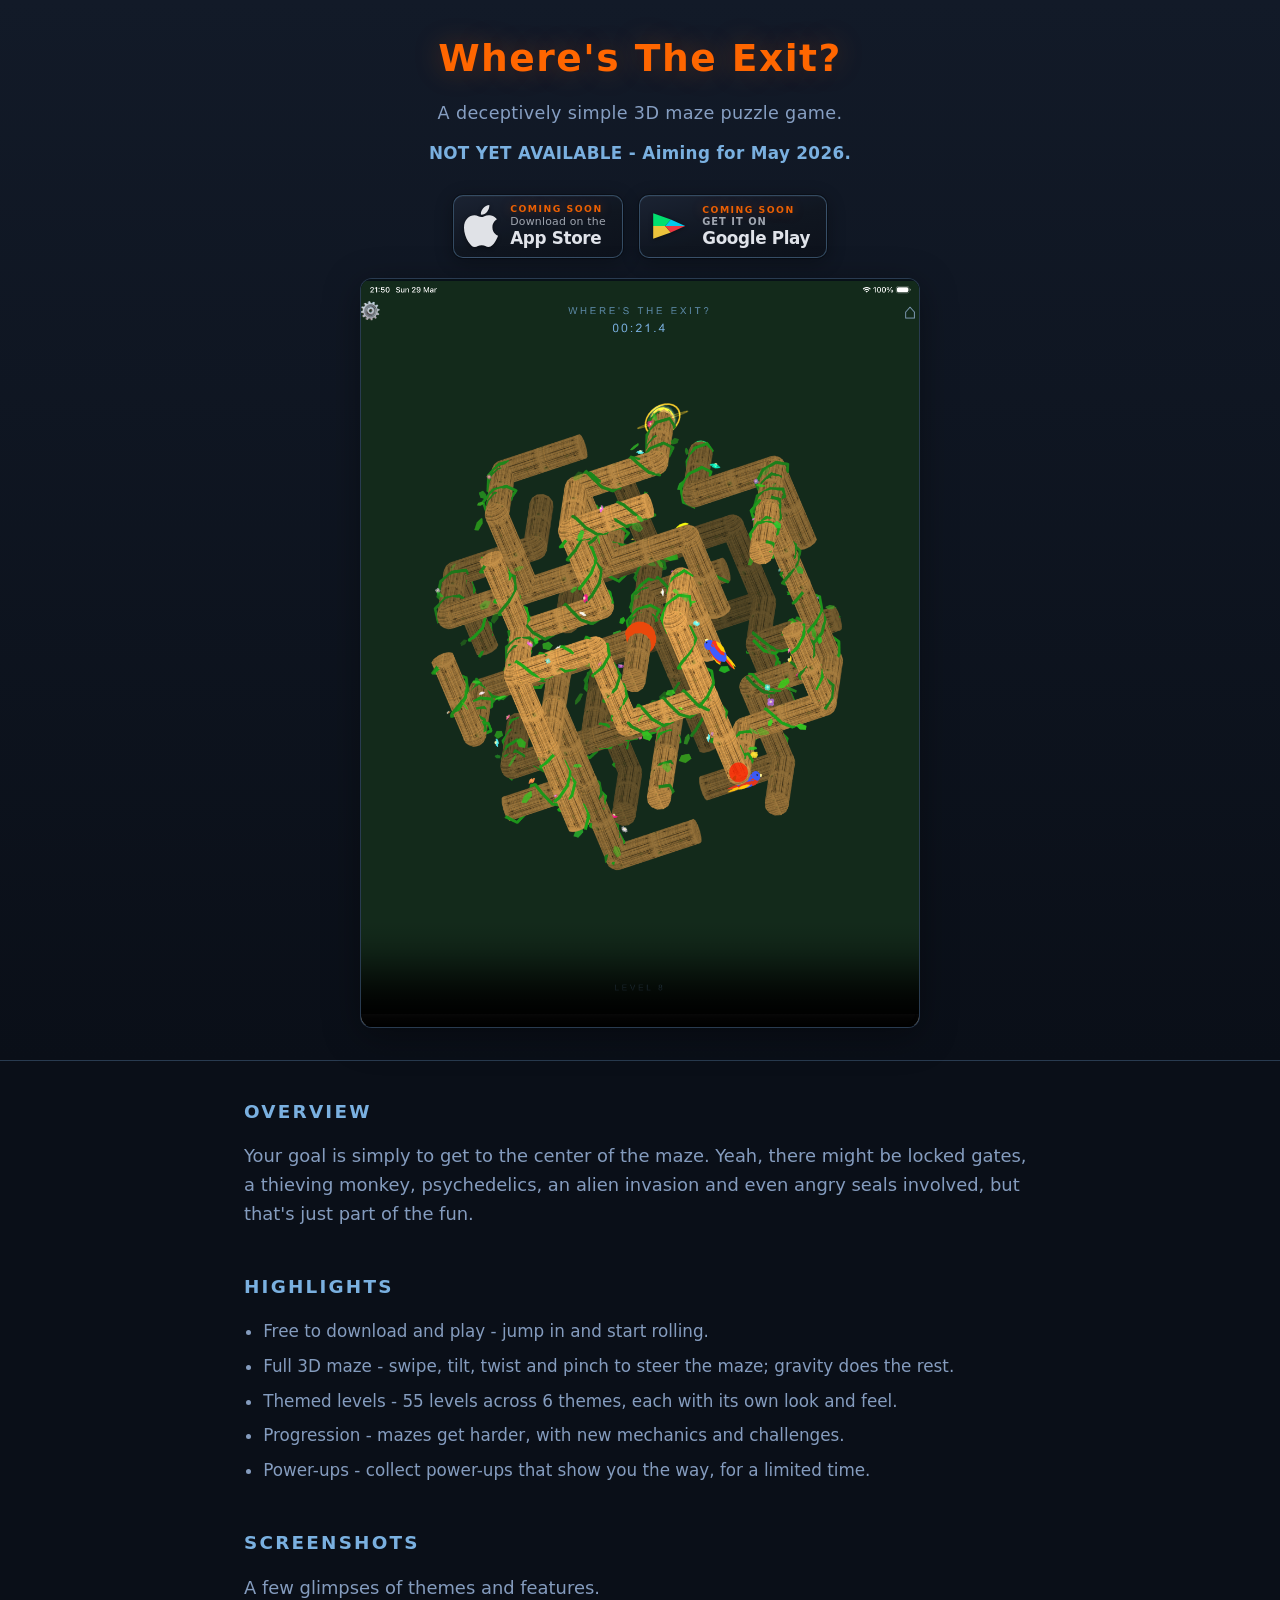
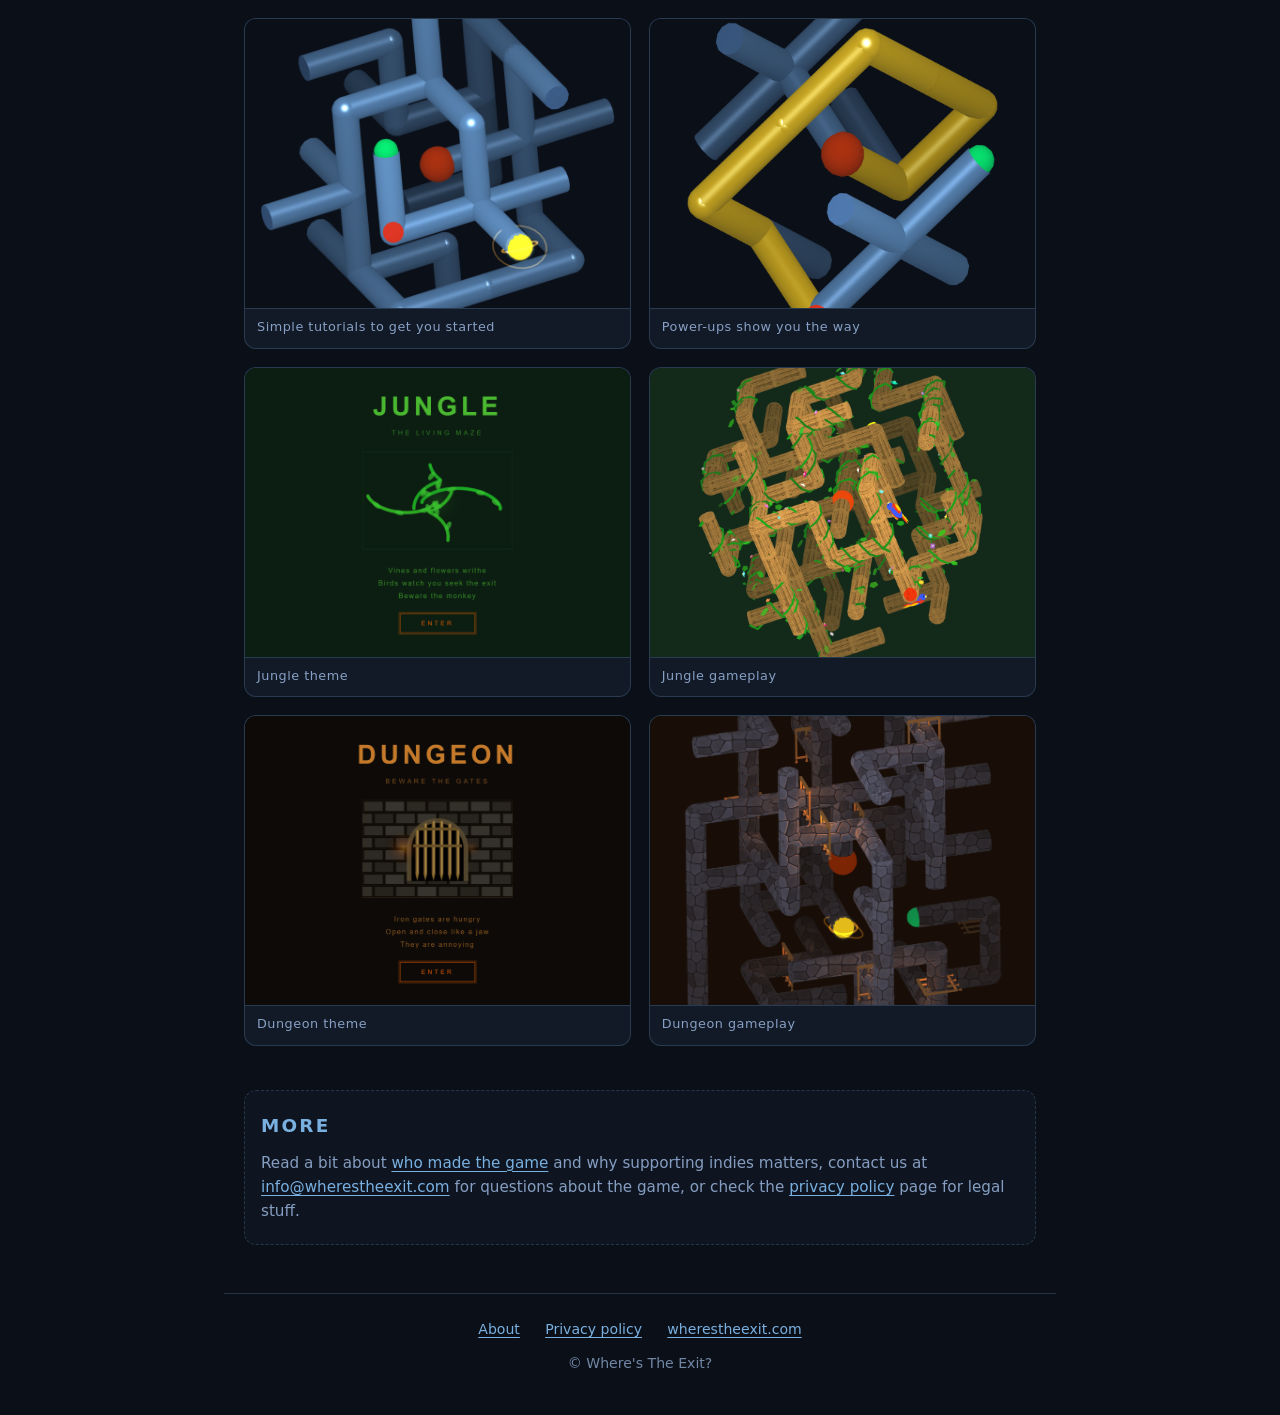
==== commit 30ef0f54: "55 levels now" ====
--- a/index.html
+++ b/index.html
@@ -81,7 +81,7 @@
       <ul class="feature-list">
         <li>Free to download and play - jump in and start rolling.</li>
         <li>Full 3D maze - swipe, tilt, twist and pinch to steer the maze; gravity does the rest.</li>
-        <li>Themed levels - 50 levels across 6 themes, each with its own look and feel.</li>
+        <li>Themed levels - 55 levels across 6 themes, each with its own look and feel.</li>
         <li>Progression - mazes get harder, with new mechanics and challenges.</li>
         <li>Power-ups - collect power-ups that show you the way, for a limited time.</li>
       </ul>
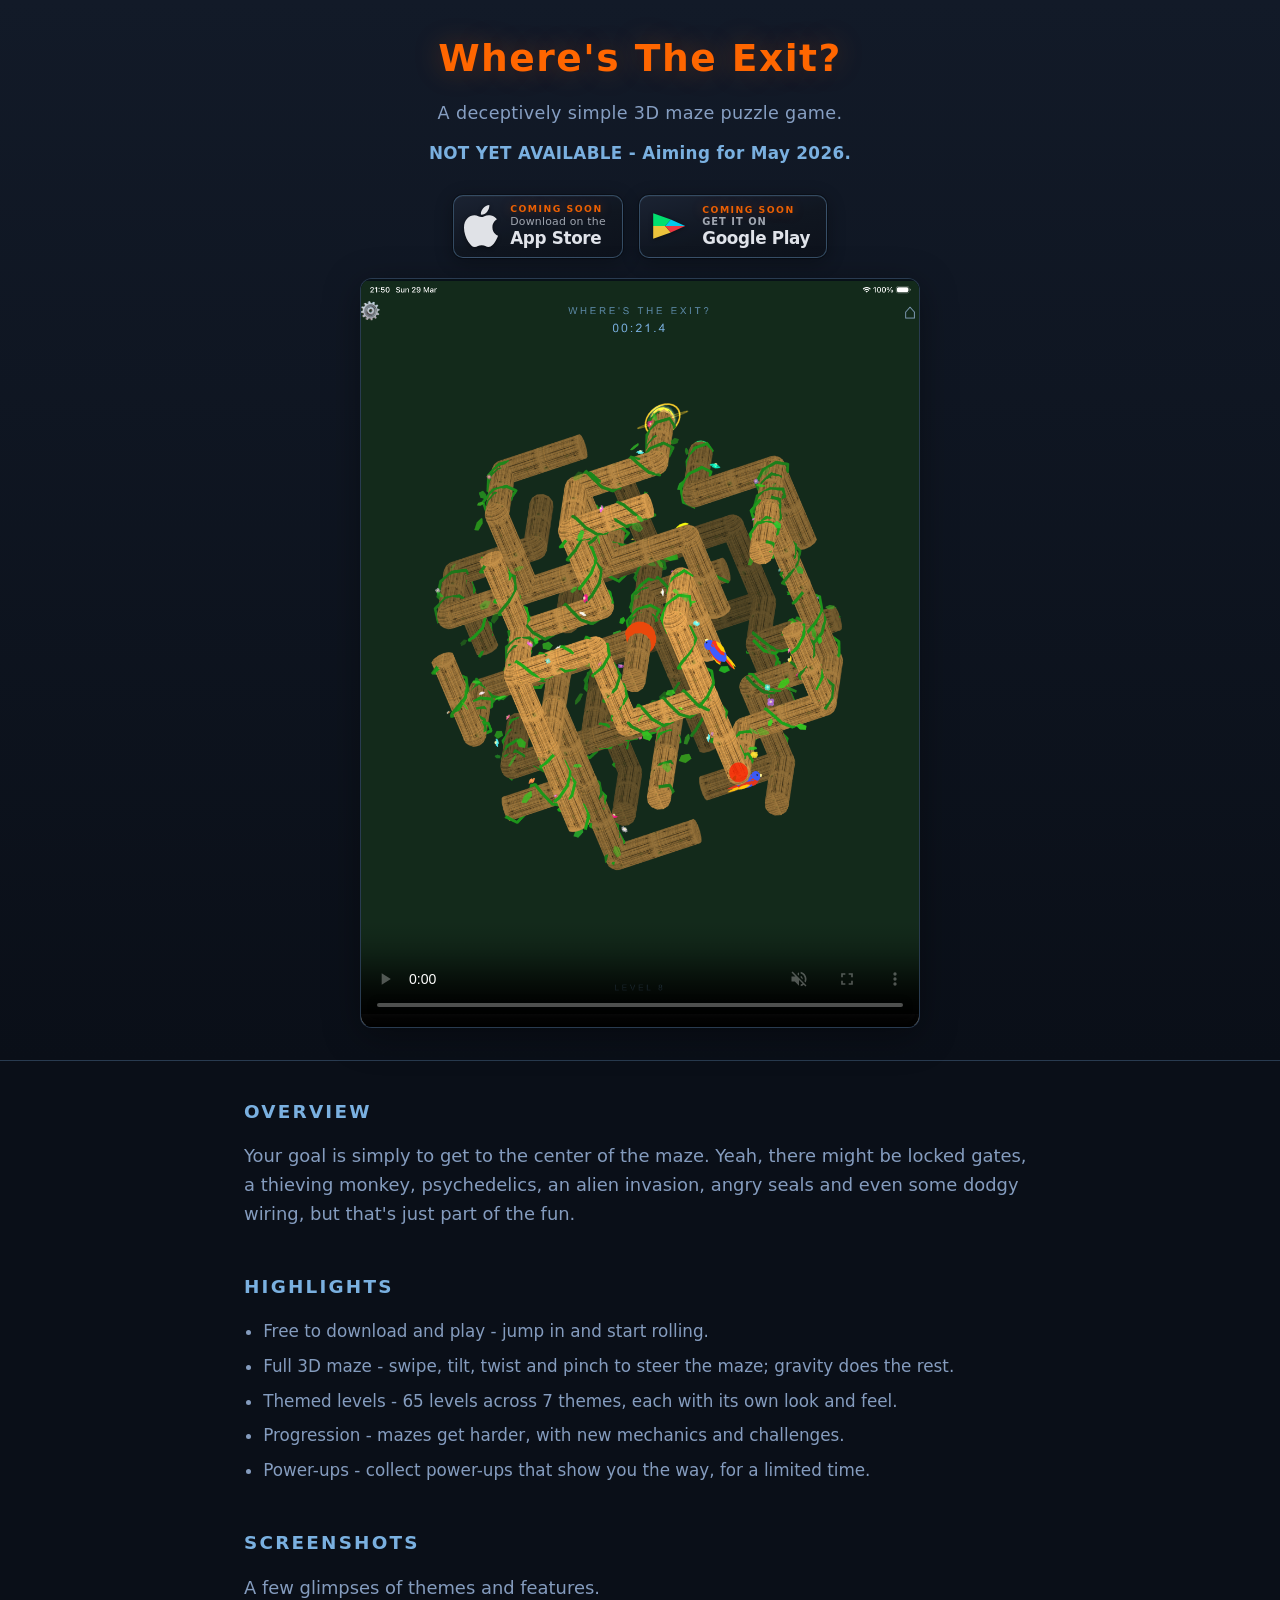
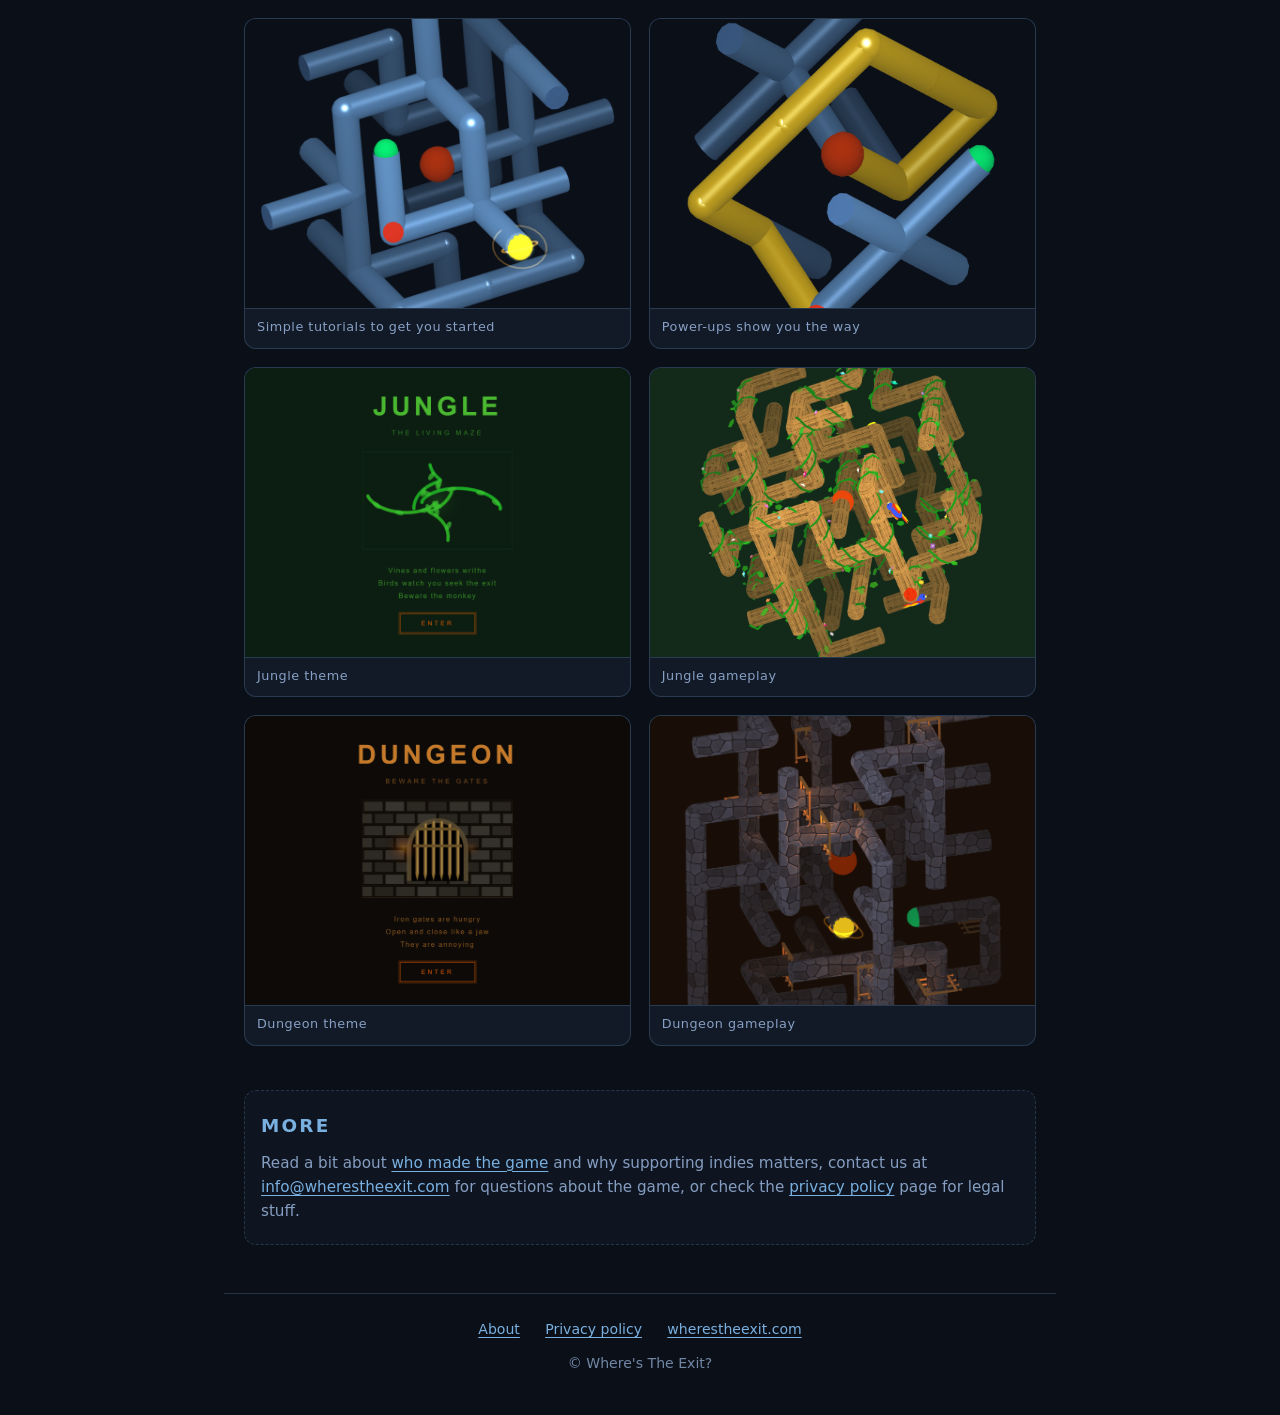
==== commit f5acfd41: "65 levels and 7 themes now" ====
--- a/index.html
+++ b/index.html
@@ -71,8 +71,8 @@
     <section class="section" aria-labelledby="about-heading">
       <h2 id="about-heading">Overview</h2>
       <p class="lead">
-          Your goal is simply to get to the center of the maze. Yeah, there might be locked gates, a thieving monkey, psychedelics, an alien invasion and
-          even angry seals involved, but that's just part of the fun.
+          Your goal is simply to get to the center of the maze. Yeah, there might be locked gates, a thieving monkey, psychedelics, an alien
+          invasion, angry seals and even some dodgy wiring, but that's just part of the fun.
       </p>
     </section>
 
@@ -81,7 +81,7 @@
       <ul class="feature-list">
         <li>Free to download and play - jump in and start rolling.</li>
         <li>Full 3D maze - swipe, tilt, twist and pinch to steer the maze; gravity does the rest.</li>
-        <li>Themed levels - 55 levels across 6 themes, each with its own look and feel.</li>
+        <li>Themed levels - 65 levels across 7 themes, each with its own look and feel.</li>
         <li>Progression - mazes get harder, with new mechanics and challenges.</li>
         <li>Power-ups - collect power-ups that show you the way, for a limited time.</li>
       </ul>
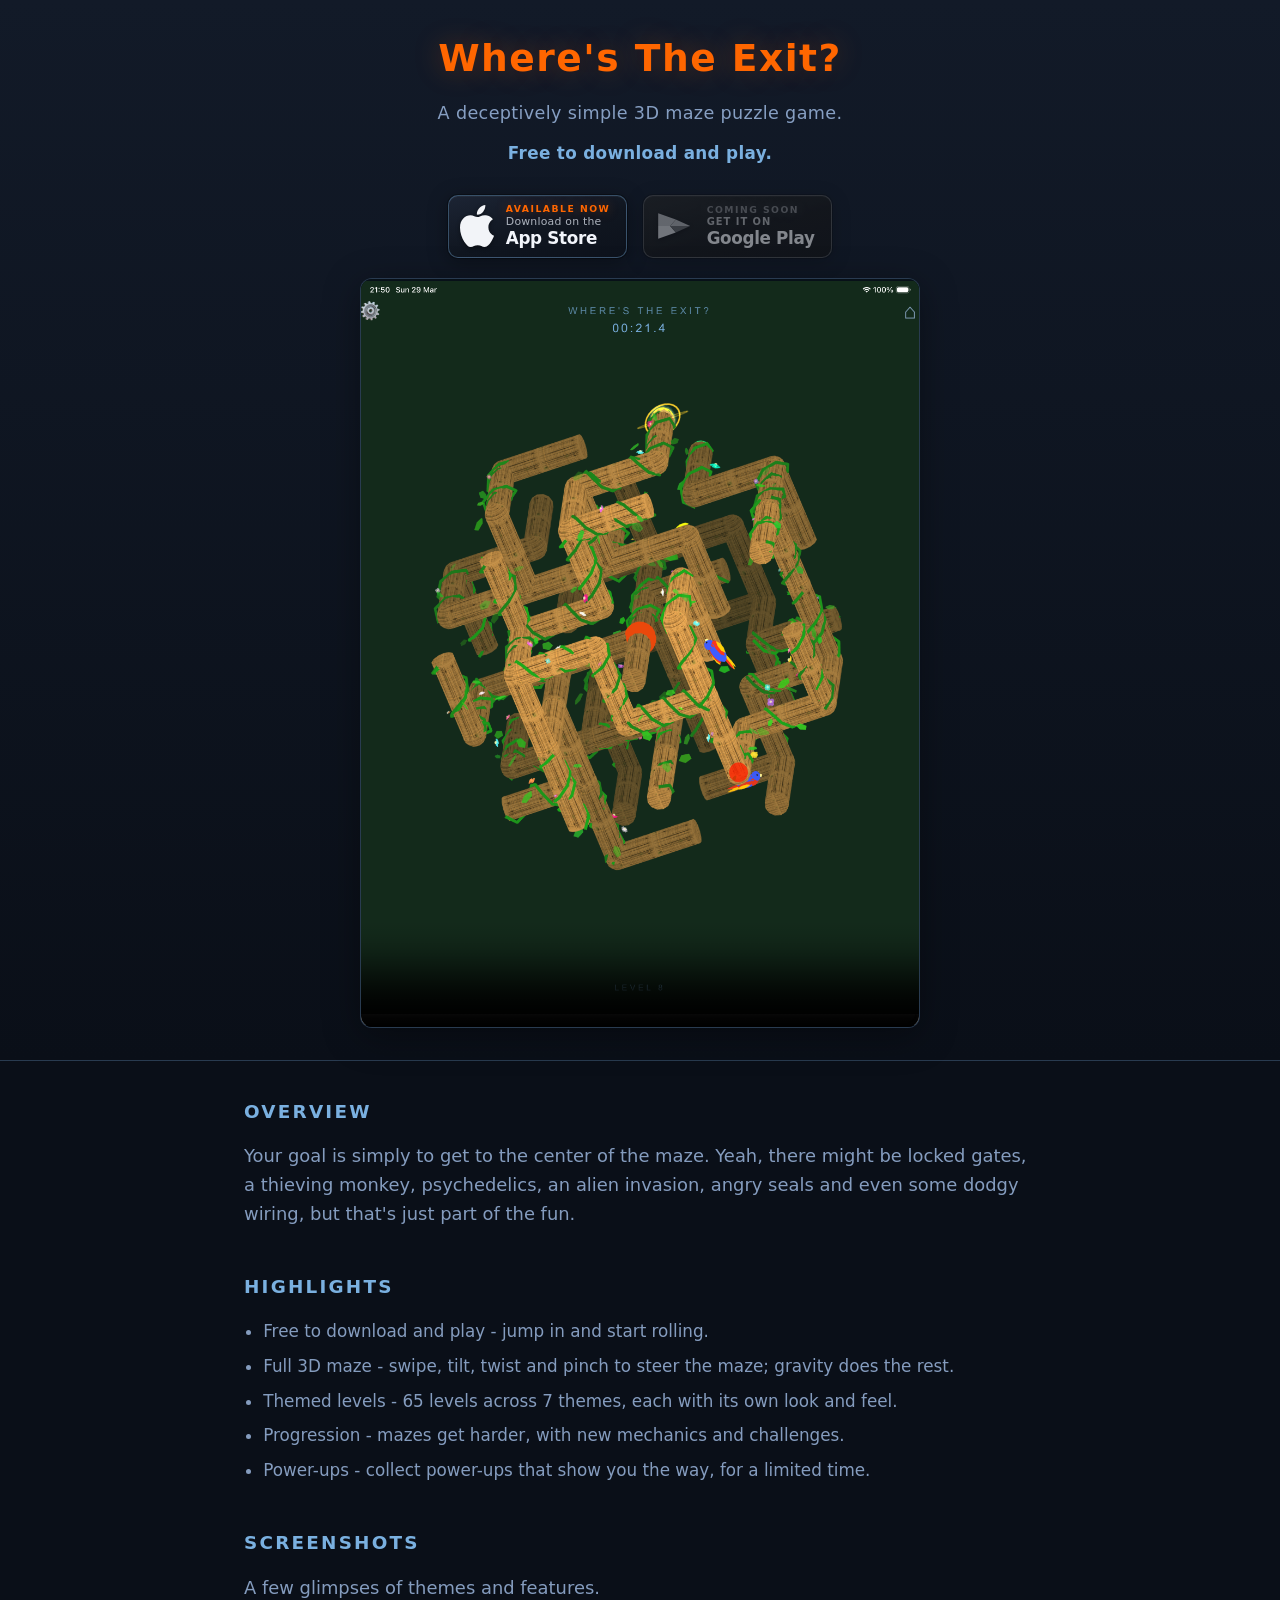
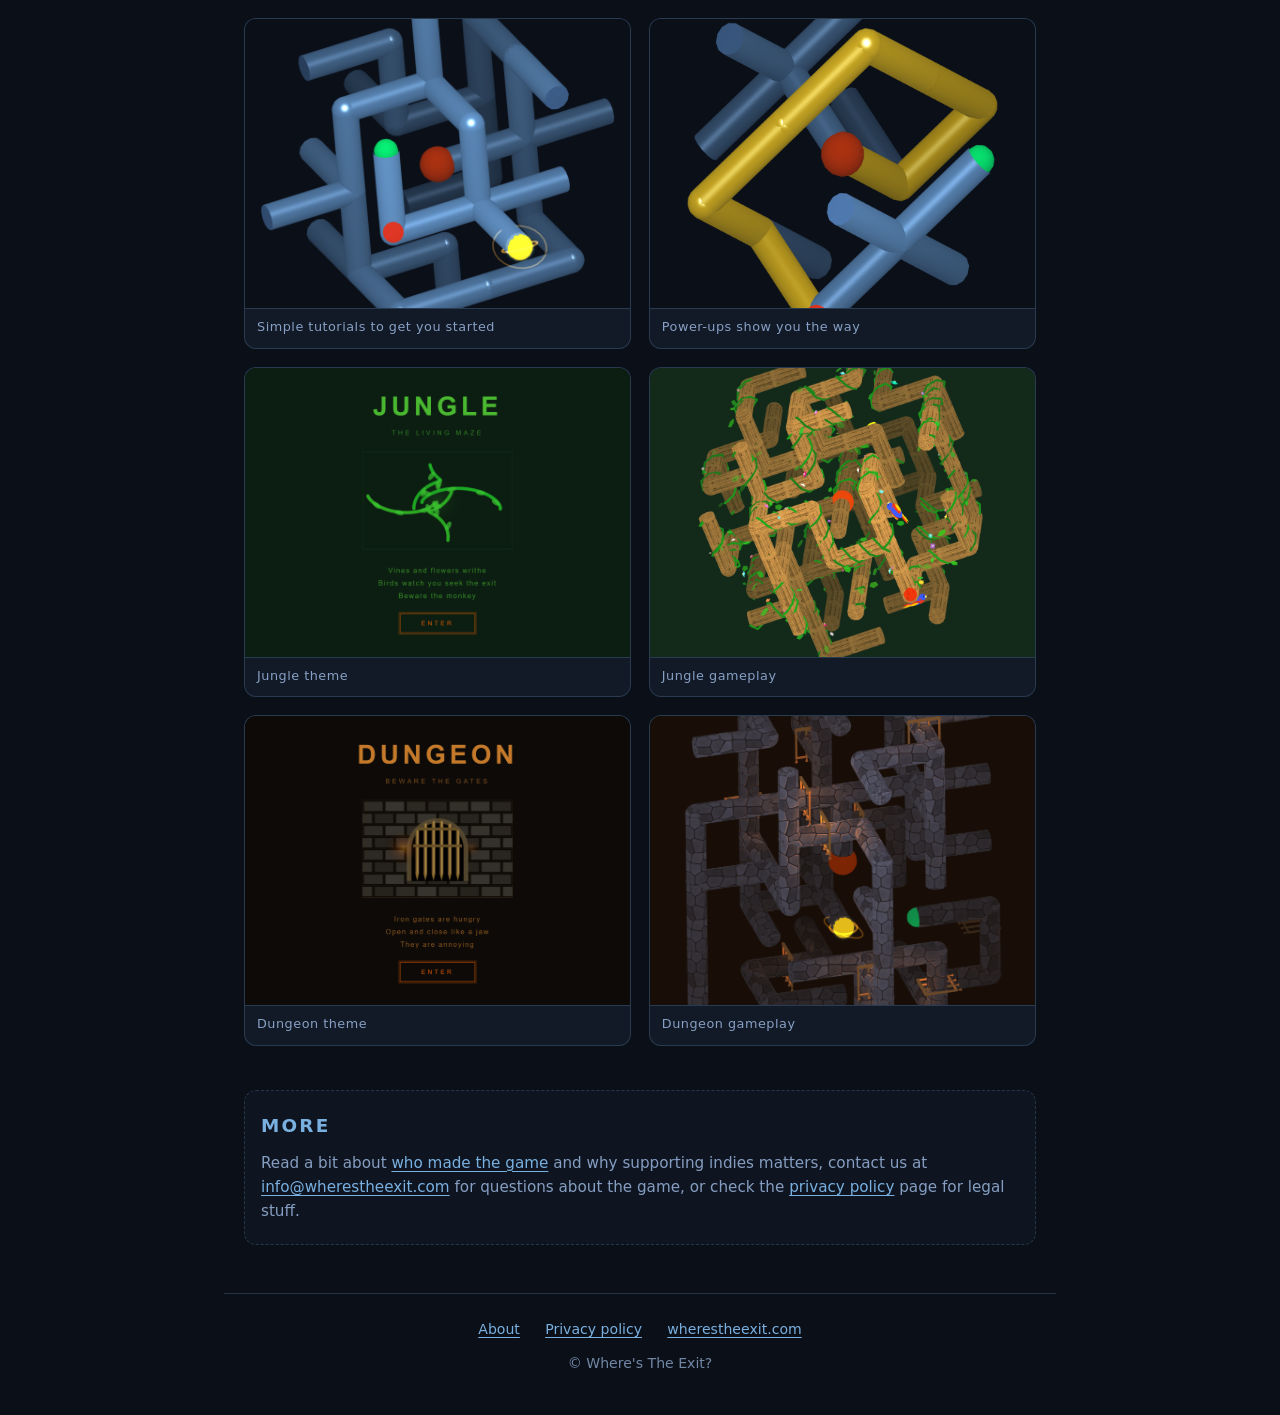
==== commit 9c9f80af: "apple app store live" ====
--- a/index.html
+++ b/index.html
@@ -38,17 +38,17 @@
   <header class="site-header">
     <h1 class="site-title">Where's The Exit?</h1>
     <p class="tagline">A deceptively simple 3D maze puzzle game.</p>
-    <p class="hero-free">NOT YET AVAILABLE - Aiming for May 2026.</p>
+    <p class="hero-free">Free to download and play.</p>
     <!-- When live: use <a class="store-badge store-badge--apple" href="…"> and drop store-badge--soon -->
     <div class="store-row">
-      <span class="store-badge store-badge--apple store-badge--soon" aria-label="App Store - coming soon">
+      <a class="store-badge store-badge--apple" aria-label="App Store" href="https://apps.apple.com/us/app/wheres-the-exit/id6761146043" target="_blank">
         <img class="store-badge__mark" src="assets/img/badge-apple.svg" width="36" height="44" alt="" decoding="async" aria-hidden="true">
         <span class="store-badge__copy">
-          <span class="store-badge__kicker">Coming soon</span>
+          <span class="store-badge__kicker">AVAILABLE NOW</span>
           <span class="store-badge__line">Download on the</span>
           <span class="store-badge__name">App Store</span>
         </span>
-      </span>
+      </a>
       <span class="store-badge store-badge--google store-badge--soon" aria-label="Google Play - coming soon">
         <img class="store-badge__mark" src="assets/img/badge-google-play.svg" width="40" height="40" alt="" decoding="async" aria-hidden="true">
         <span class="store-badge__copy">
--- a/assets/css/site.css
+++ b/assets/css/site.css
@@ -216,7 +216,8 @@
 .store-badge--soon {
   cursor: default;
   pointer-events: none;
-  opacity: 0.92;
+  opacity: 0.50;
+  filter: grayscale()
 }
 
 main {
